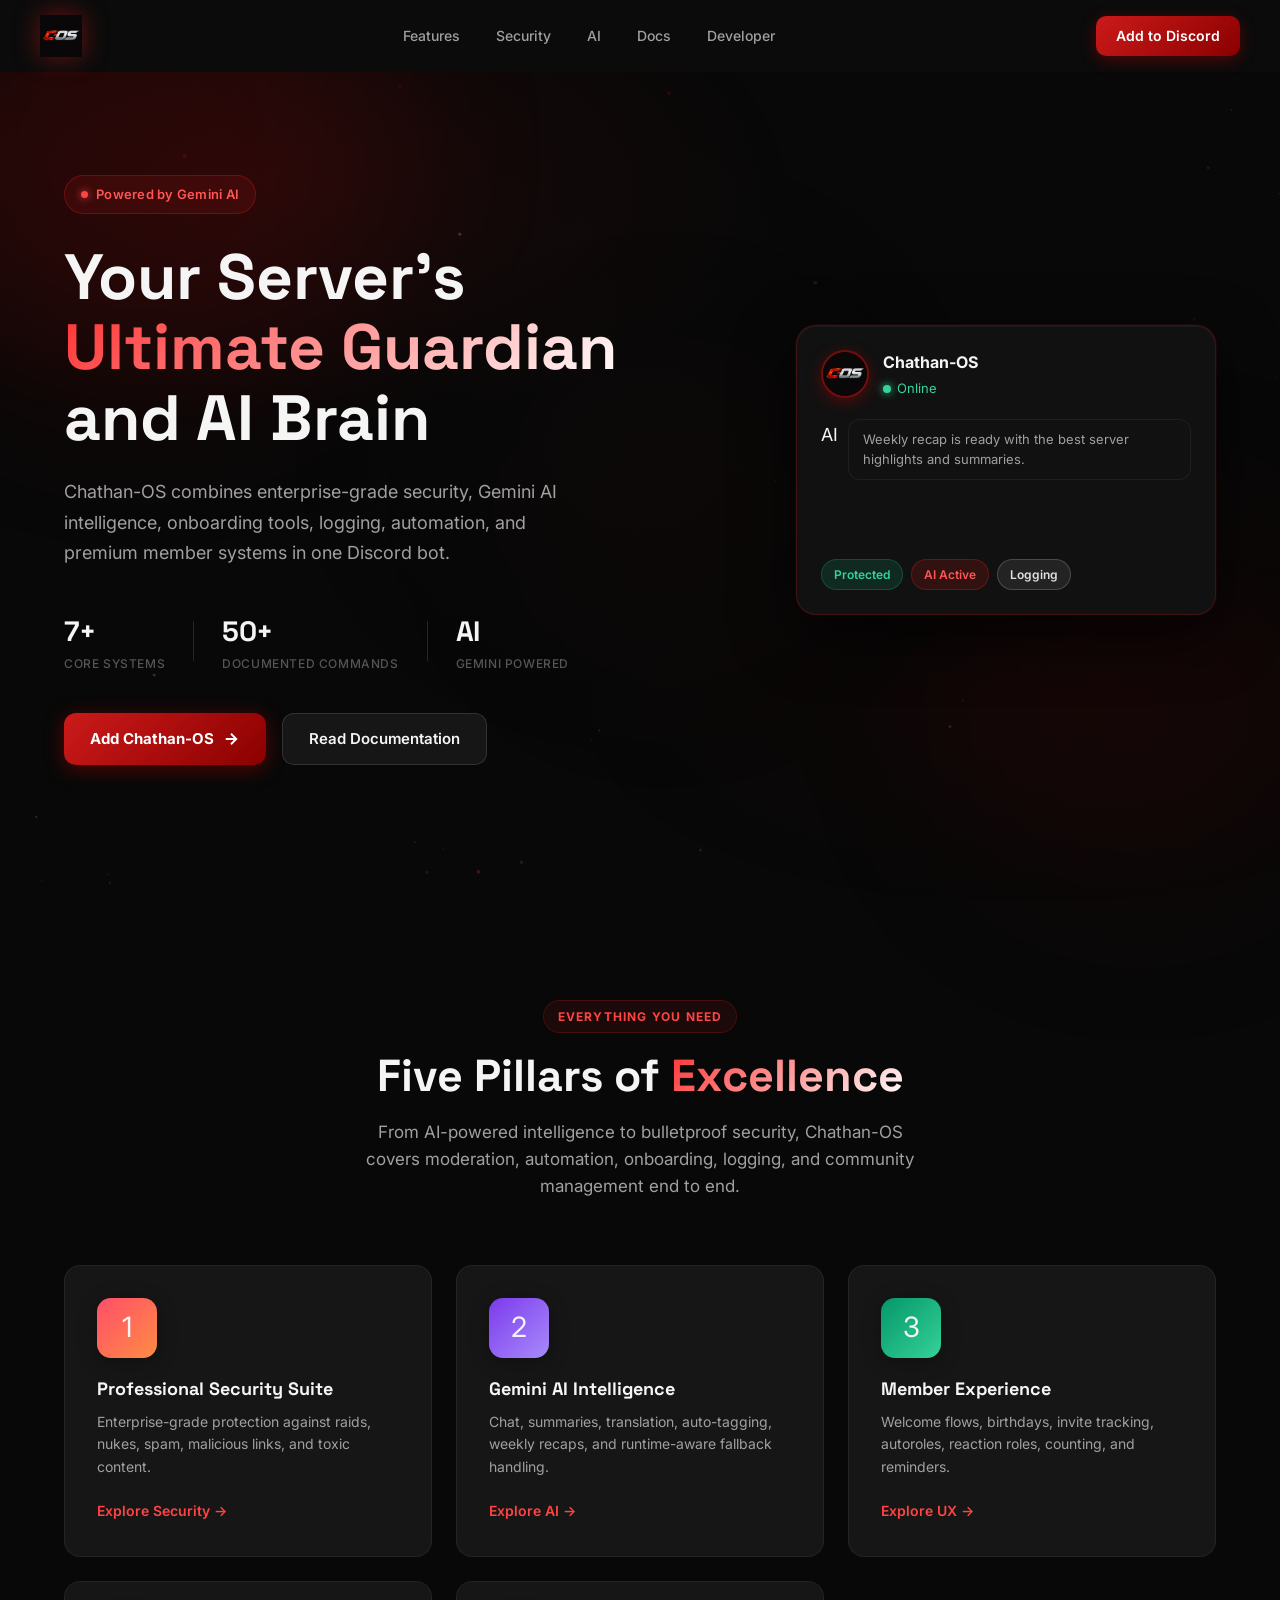
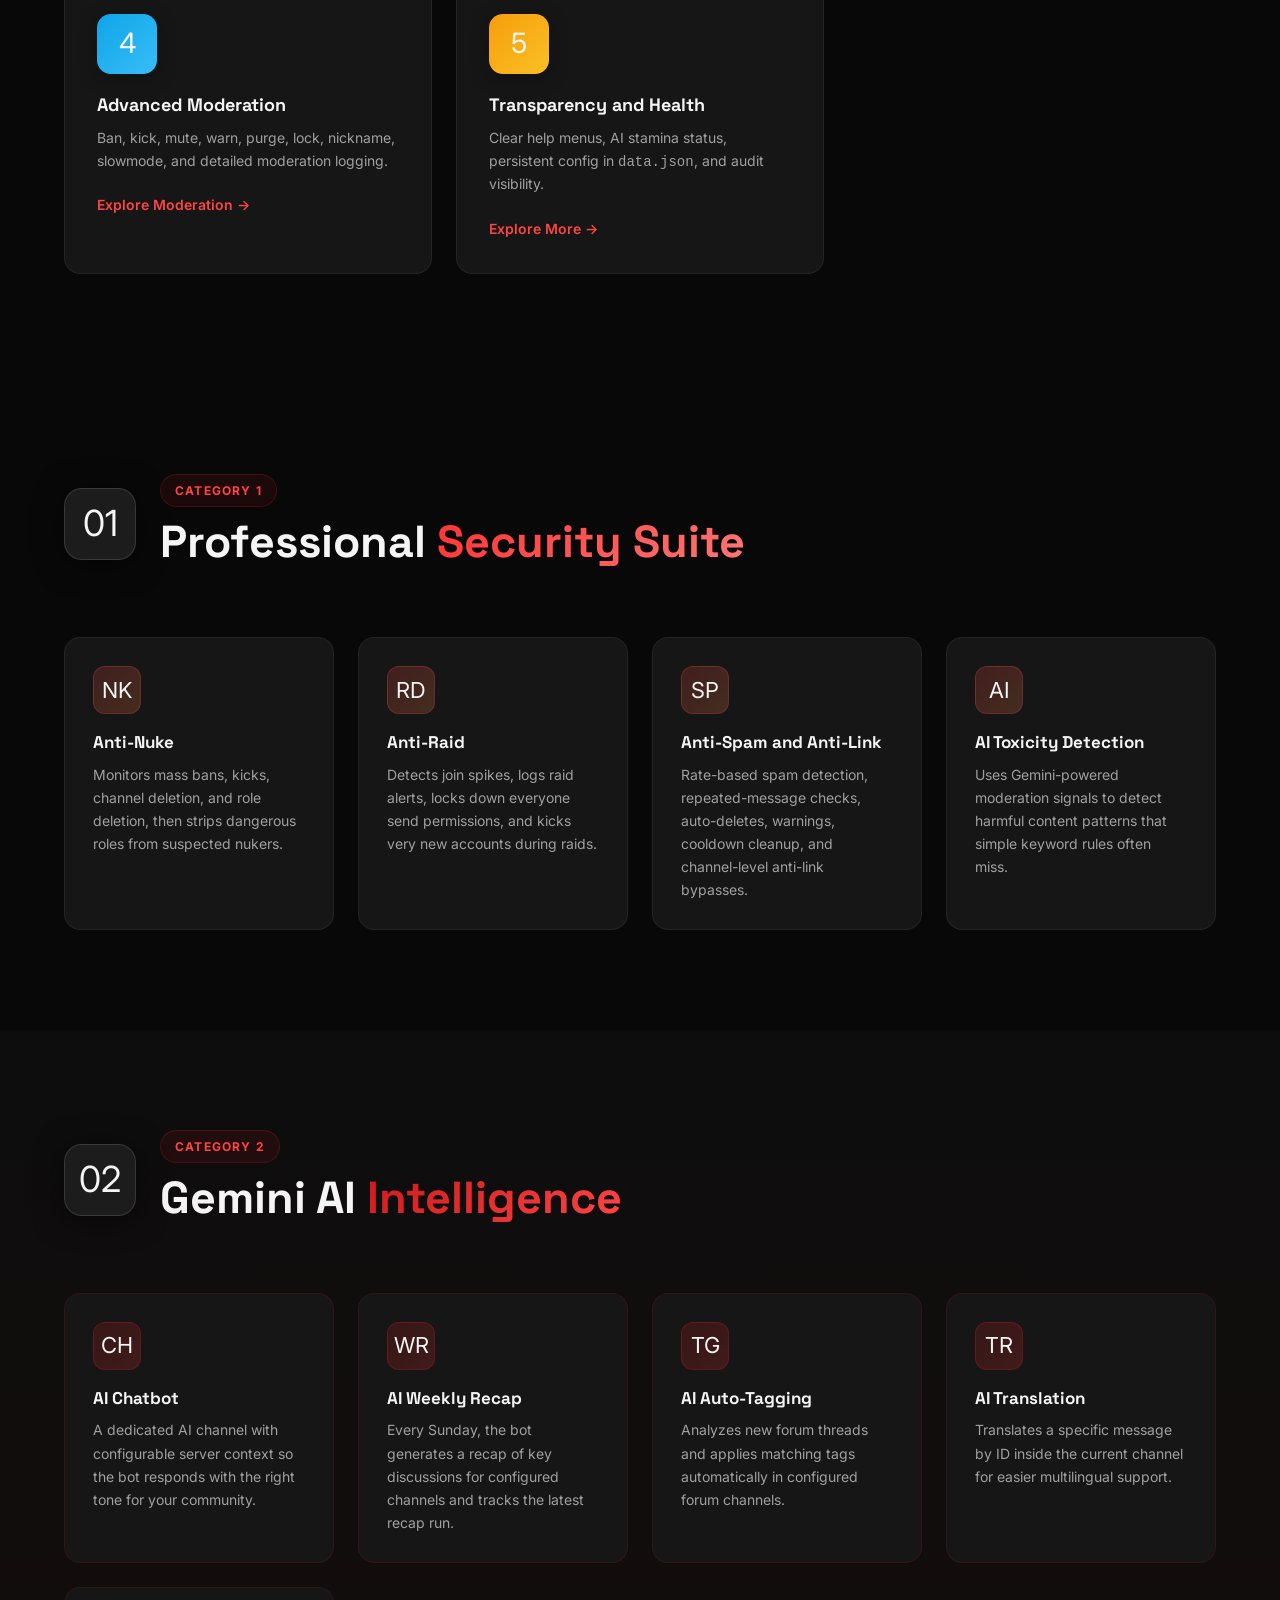
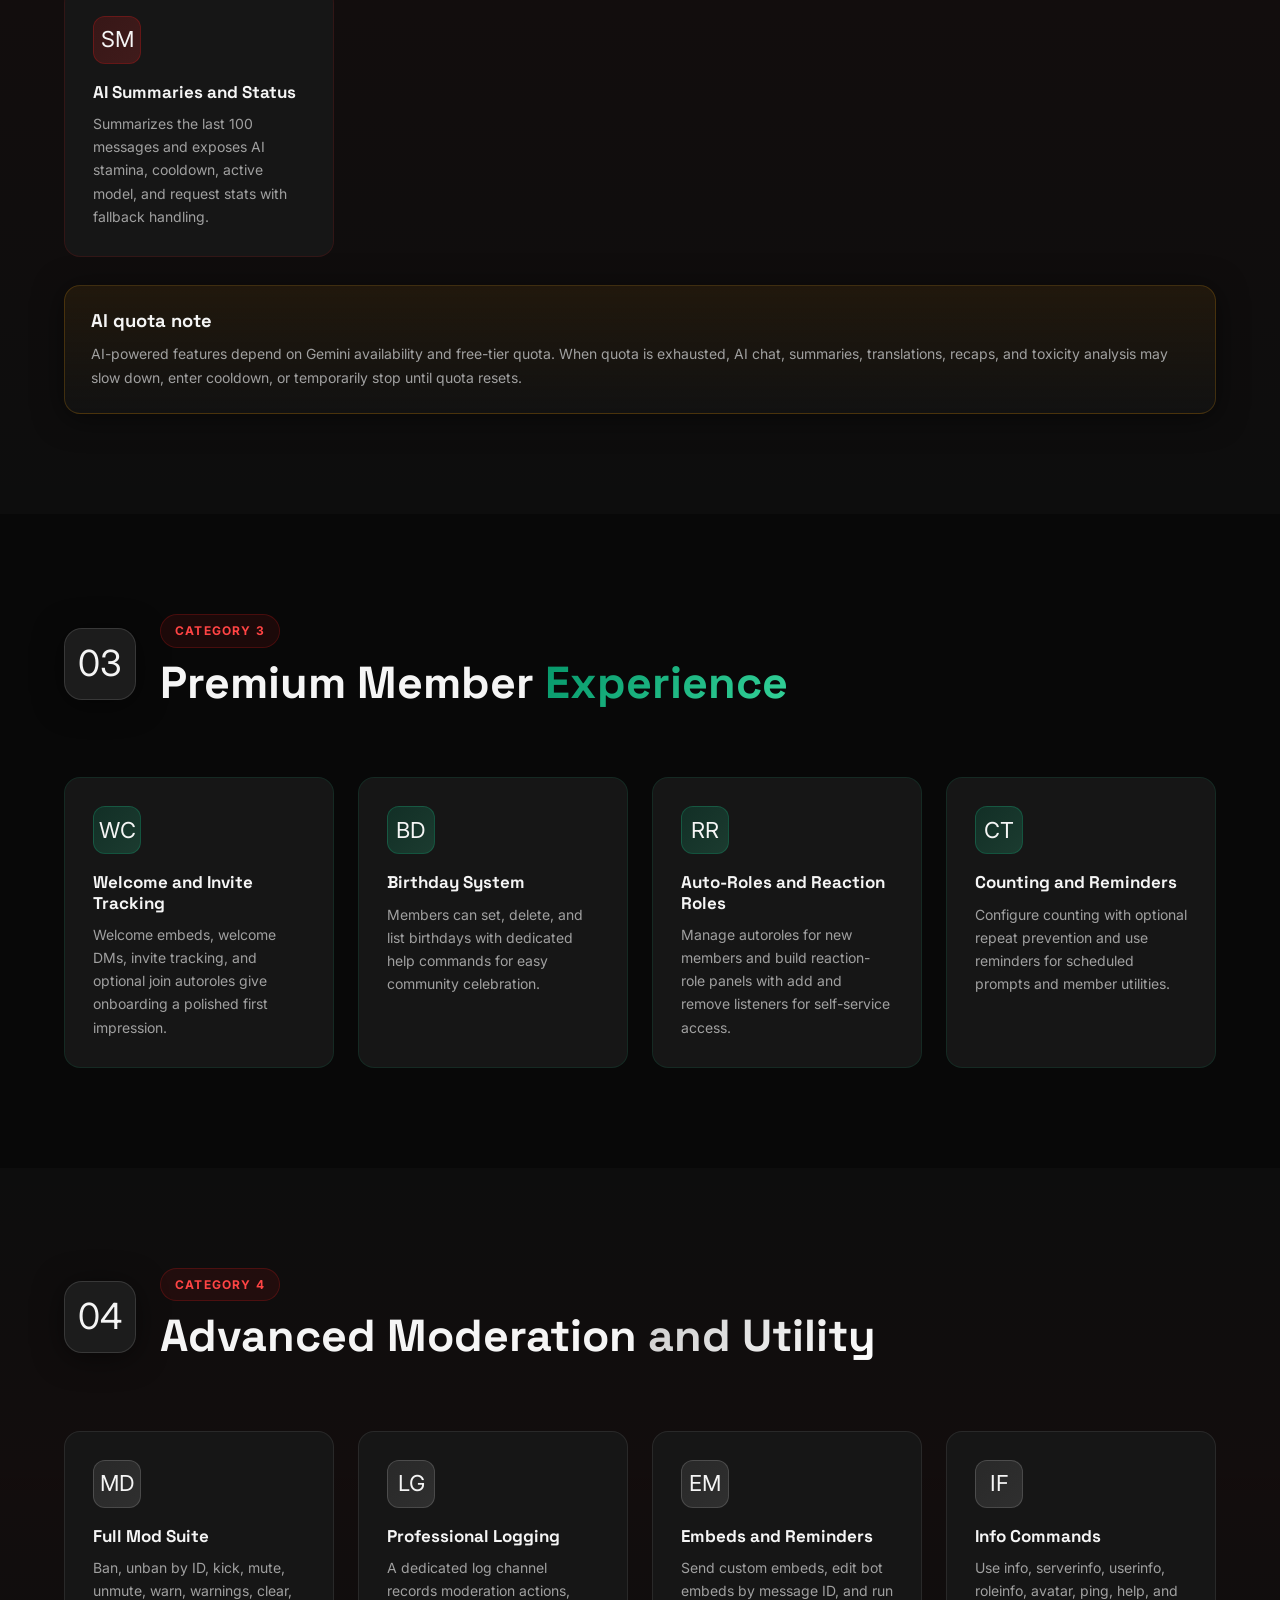
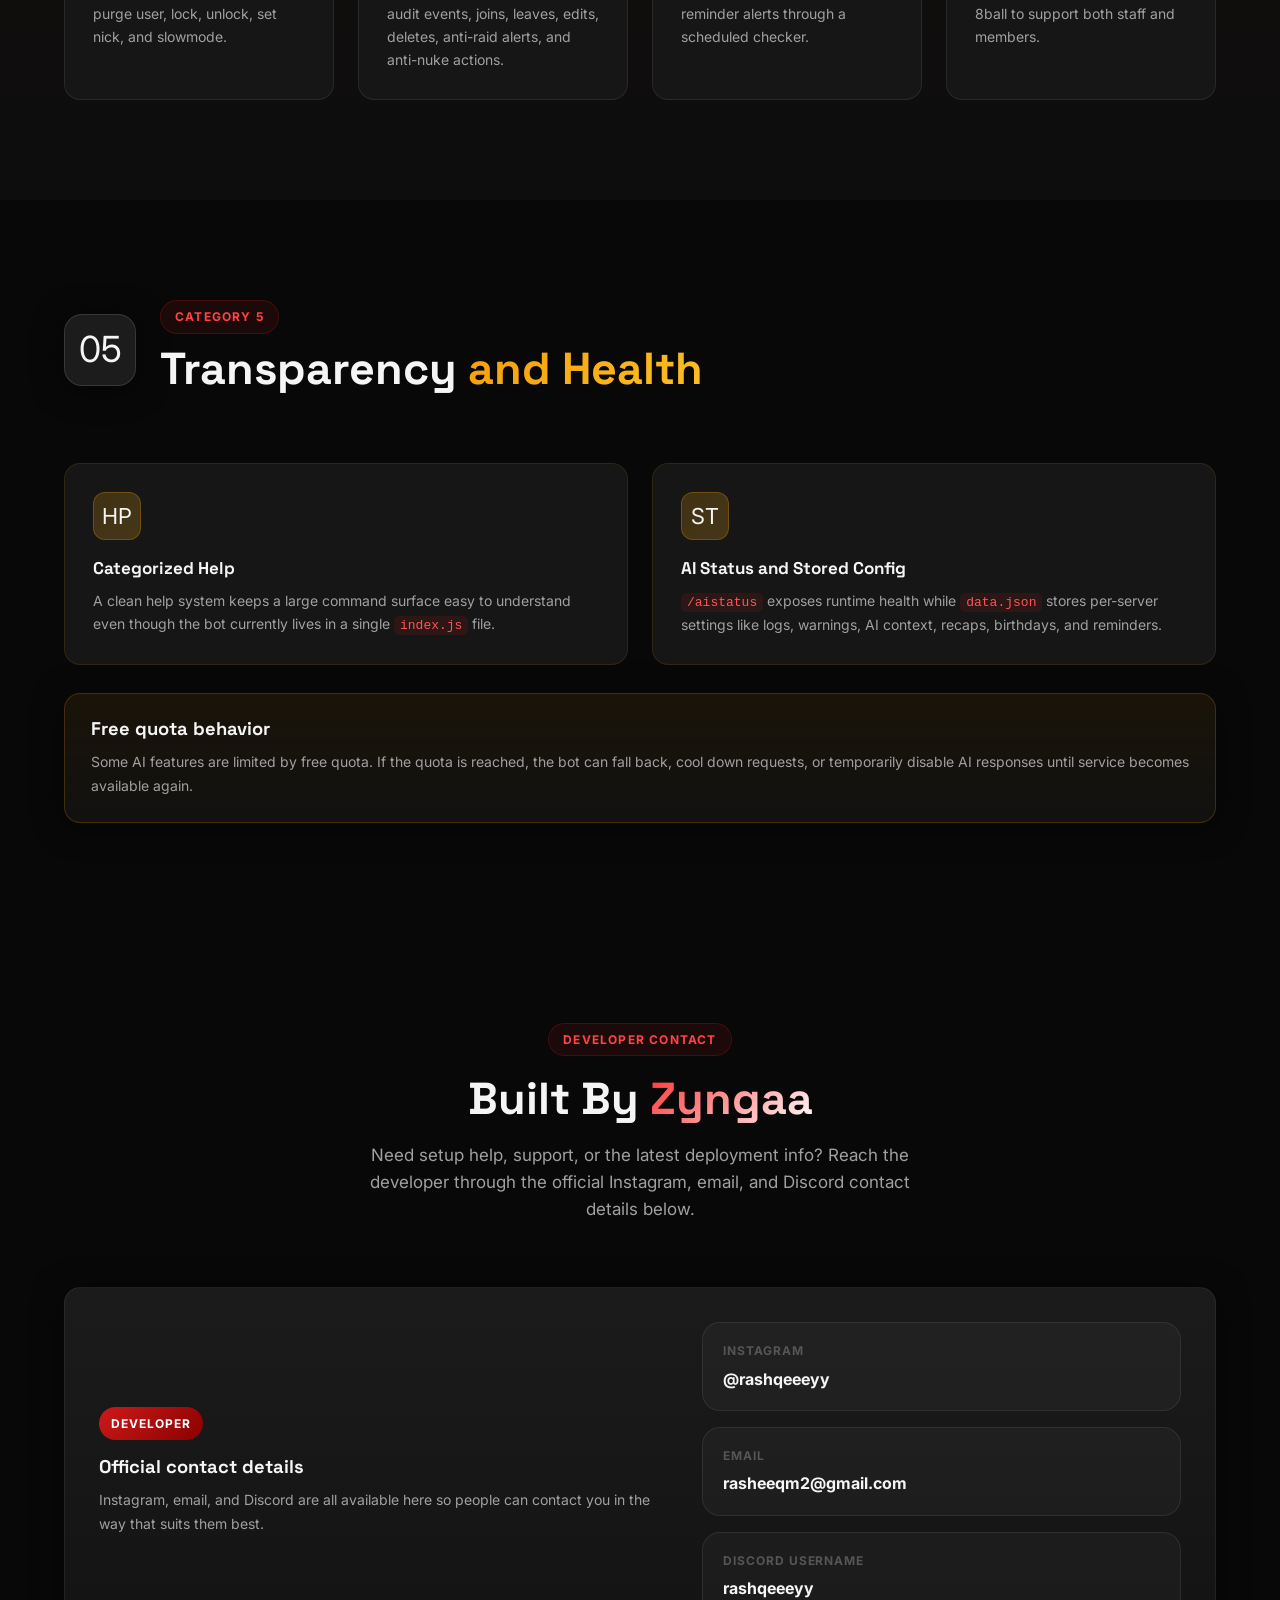
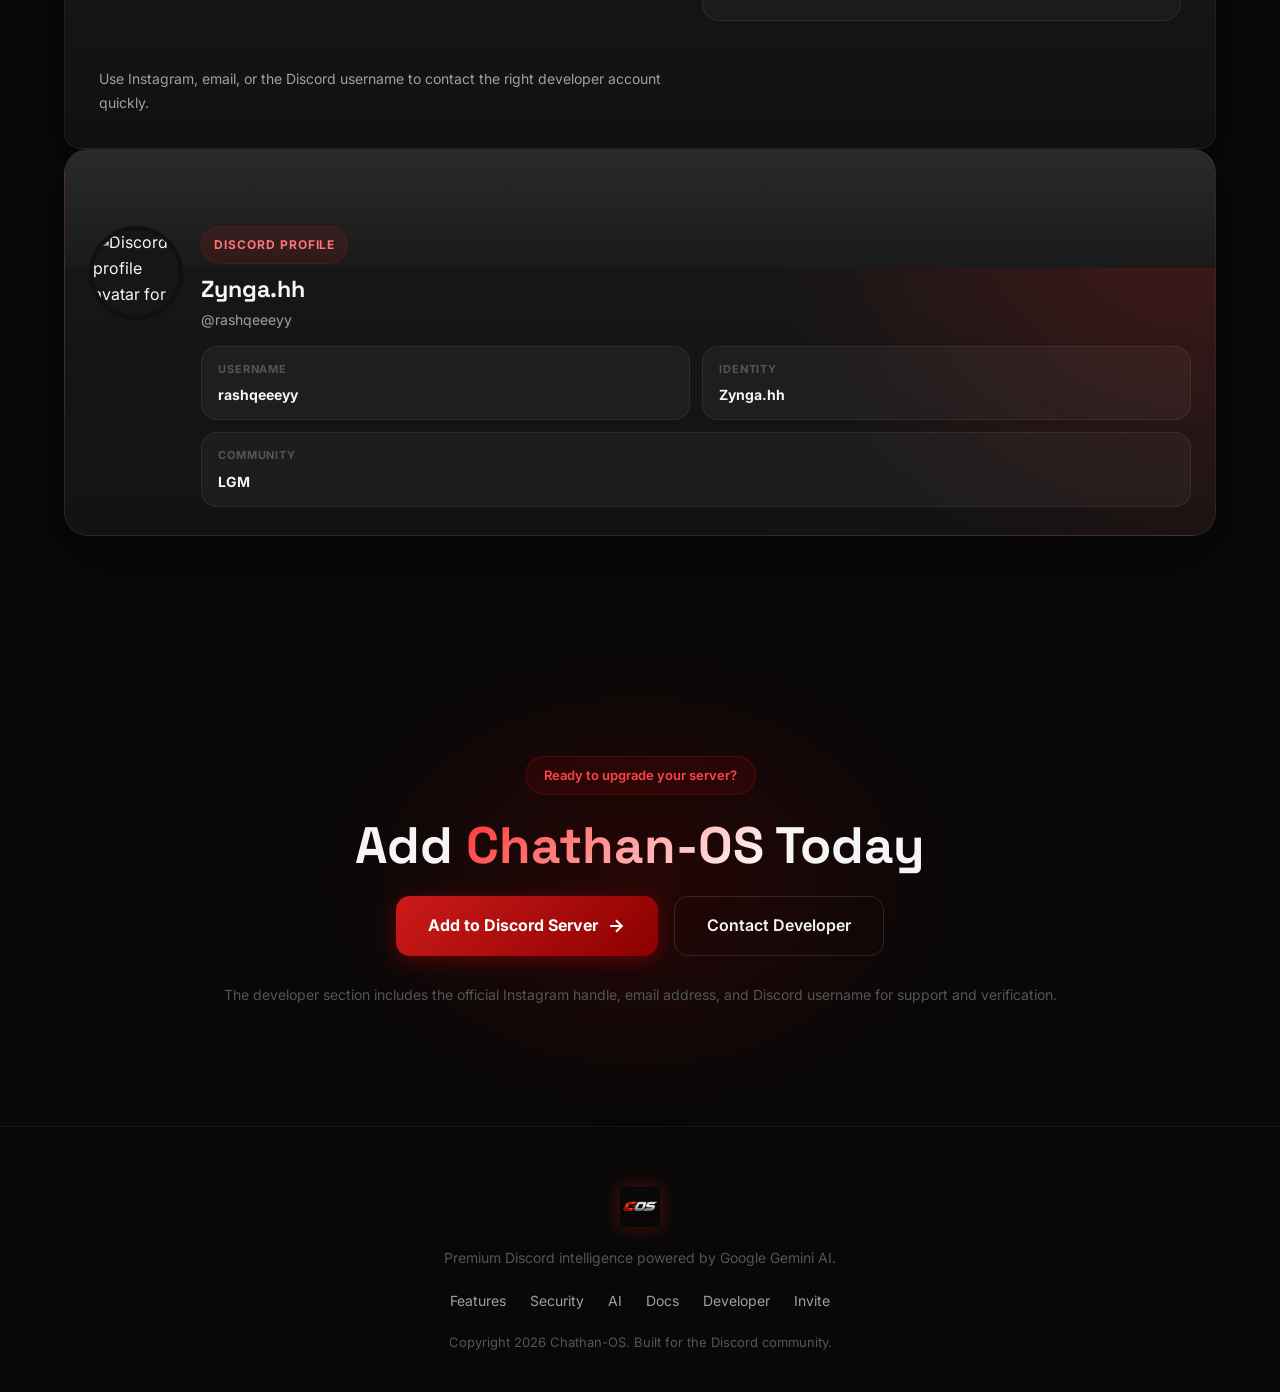
==== index.html @ 16df5e91 "chathan.web .web" ====
<!DOCTYPE html>
<html lang="en">
<head>
  <meta charset="UTF-8" />
  <meta name="viewport" content="width=device-width, initial-scale=1.0" />
  <title>Chathan-OS - Premium Discord Intelligence</title>
  <meta
    name="description"
    content="Chathan-OS is a multi-purpose Discord bot powered by Gemini AI with moderation, security, logging, onboarding, reaction roles, reminders, counting, weekly recaps, and more."
  />
  <link rel="preconnect" href="https://fonts.googleapis.com" />
  <link rel="preconnect" href="https://fonts.gstatic.com" crossorigin />
  <link href="https://fonts.googleapis.com/css2?family=Inter:wght@300;400;500;600;700;800;900&family=Space+Grotesk:wght@400;500;600;700&display=swap" rel="stylesheet" />
  <link rel="stylesheet" href="style.css" />
</head>
<body>
  <div class="bg-canvas" id="bgCanvas"></div>

  <nav class="navbar" id="navbar">
    <div class="nav-inner">
      <div class="nav-logo">
        <img src="cos-logo.png" alt="Chathan-OS Logo" class="logo-img" />
      </div>
      <ul class="nav-links">
        <li><a href="#features">Features</a></li>
        <li><a href="#sec-detail">Security</a></li>
        <li><a href="#ai-detail">AI</a></li>
        <li><a href="docs.html">Docs</a></li>
        <li><a href="#developer">Developer</a></li>
      </ul>
      <a href="#invite" class="btn-nav" id="inviteBtn">Add to Discord</a>
      <button class="hamburger" id="hamburger" aria-label="Menu">
        <span></span><span></span><span></span>
      </button>
    </div>
  </nav>

  <div class="mobile-menu" id="mobileMenu">
    <ul>
      <li><a href="#features" onclick="closeMenu()">Features</a></li>
      <li><a href="#sec-detail" onclick="closeMenu()">Security</a></li>
      <li><a href="#ai-detail" onclick="closeMenu()">AI</a></li>
      <li><a href="docs.html" onclick="closeMenu()">Docs</a></li>
      <li><a href="#developer" onclick="closeMenu()">Developer</a></li>
      <li><a href="#invite" onclick="closeMenu()">Add to Discord</a></li>
    </ul>
  </div>

  <section class="hero" id="home">
    <div class="hero-glow glow-1"></div>
    <div class="hero-glow glow-2"></div>
    <div class="hero-glow glow-3"></div>
    <div class="hero-content">
      <div class="hero-badge">
        <span class="badge-dot"></span>
        Powered by Gemini AI
      </div>
      <h1 class="hero-title">
        Your Server's
        <span class="gradient-text">Ultimate Guardian</span>
        and AI Brain
      </h1>
      <p class="hero-subtitle">
        Chathan-OS combines enterprise-grade security, Gemini AI intelligence,
        onboarding tools, logging, automation, and premium member systems in one Discord bot.
      </p>
      <div class="hero-stats">
        <div class="stat">
          <span class="stat-num">7+</span>
          <span class="stat-label">Core Systems</span>
        </div>
        <div class="stat-divider"></div>
        <div class="stat">
          <span class="stat-num">50+</span>
          <span class="stat-label">Documented Commands</span>
        </div>
        <div class="stat-divider"></div>
        <div class="stat">
          <span class="stat-num">AI</span>
          <span class="stat-label">Gemini Powered</span>
        </div>
      </div>
      <div class="hero-cta">
        <a href="#invite" class="btn-primary" id="heroPrimaryBtn">
          <span>Add Chathan-OS</span>
          <svg width="18" height="18" viewBox="0 0 24 24" fill="none" stroke="currentColor" stroke-width="2.5"><path d="M5 12h14M12 5l7 7-7 7"/></svg>
        </a>
        <a href="docs.html" class="btn-secondary">Read Documentation</a>
      </div>
    </div>
    <div class="hero-visual">
      <div class="discord-card" id="discordCard">
        <div class="card-header">
          <div class="card-avatar"><img src="cos-logo.png" alt="COS" style="width:100%;height:100%;object-fit:cover;border-radius:50%;"></div>
          <div class="card-info">
            <span class="card-name">Chathan-OS</span>
            <span class="card-status"><span class="online-dot"></span>Online</span>
          </div>
        </div>
        <div class="card-messages">
          <div class="msg msg-bot" id="msg1">
            <span class="msg-prefix">Shield</span>
            <div class="msg-bubble">Anti-raid triggered. Suspicious join spike detected and lockdown enabled.</div>
          </div>
          <div class="msg msg-bot hidden" id="msg2">
            <span class="msg-prefix">AI</span>
            <div class="msg-bubble">Weekly recap is ready with the best server highlights and summaries.</div>
          </div>
          <div class="msg msg-bot hidden" id="msg3">
            <span class="msg-prefix">Role</span>
            <div class="msg-bubble">Reaction role synced. New member onboarding and autoroles completed.</div>
          </div>
          <div class="msg msg-bot hidden" id="msg4">
            <span class="msg-prefix">Logs</span>
            <div class="msg-bubble">Moderation and audit events are being tracked in the configured log channel.</div>
          </div>
        </div>
        <div class="card-badges">
          <span class="badge badge-green">Protected</span>
          <span class="badge badge-red">AI Active</span>
          <span class="badge badge-white">Logging</span>
        </div>
      </div>
    </div>
  </section>

  <section class="features-overview" id="features">
    <div class="container">
      <div class="section-header">
        <span class="section-tag">Everything You Need</span>
        <h2 class="section-title">Five Pillars of <span class="gradient-text">Excellence</span></h2>
        <p class="section-sub">From AI-powered intelligence to bulletproof security, Chathan-OS covers moderation, automation, onboarding, logging, and community management end to end.</p>
      </div>
      <div class="pillars-grid">
        <div class="pillar-card" id="security">
          <div class="pillar-icon" style="--c1:#ff4e6a;--c2:#ff8c42">1</div>
          <h3>Professional Security Suite</h3>
          <p>Enterprise-grade protection against raids, nukes, spam, malicious links, and toxic content.</p>
          <a href="#sec-detail" class="pillar-link">Explore Security -></a>
        </div>

        <div class="pillar-card" id="ai">
          <div class="pillar-icon" style="--c1:#7c3aed;--c2:#a78bfa">2</div>
          <h3>Gemini AI Intelligence</h3>
          <p>Chat, summaries, translation, auto-tagging, weekly recaps, and runtime-aware fallback handling.</p>
          <a href="#ai-detail" class="pillar-link">Explore AI -></a>
        </div>

        <div class="pillar-card">
          <div class="pillar-icon" style="--c1:#059669;--c2:#34d399">3</div>
          <h3>Member Experience</h3>
          <p>Welcome flows, birthdays, invite tracking, autoroles, reaction roles, counting, and reminders.</p>
          <a href="#member-detail" class="pillar-link">Explore UX -></a>
        </div>

        <div class="pillar-card" id="moderation">
          <div class="pillar-icon" style="--c1:#0ea5e9;--c2:#38bdf8">4</div>
          <h3>Advanced Moderation</h3>
          <p>Ban, kick, mute, warn, purge, lock, nickname, slowmode, and detailed moderation logging.</p>
          <a href="#mod-detail" class="pillar-link">Explore Moderation -></a>
        </div>

        <div class="pillar-card">
          <div class="pillar-icon" style="--c1:#f59e0b;--c2:#fbbf24">5</div>
          <h3>Transparency and Health</h3>
          <p>Clear help menus, AI stamina status, persistent config in <code>data.json</code>, and audit visibility.</p>
          <a href="#transparency-detail" class="pillar-link">Explore More -></a>
        </div>
      </div>
    </div>
  </section>

  <section class="detail-section" id="sec-detail">
    <div class="container">
      <div class="detail-header">
        <div class="detail-icon">01</div>
        <div>
          <span class="section-tag">Category 1</span>
          <h2 class="section-title">Professional <span class="gradient-text red-gradient">Security Suite</span></h2>
        </div>
      </div>
      <div class="features-grid">
        <div class="feature-card" data-delay="0">
          <div class="feat-icon red-feat">NK</div>
          <h4>Anti-Nuke</h4>
          <p>Monitors mass bans, kicks, channel deletion, and role deletion, then strips dangerous roles from suspected nukers.</p>
        </div>
        <div class="feature-card" data-delay="100">
          <div class="feat-icon red-feat">RD</div>
          <h4>Anti-Raid</h4>
          <p>Detects join spikes, logs raid alerts, locks down everyone send permissions, and kicks very new accounts during raids.</p>
        </div>
        <div class="feature-card" data-delay="200">
          <div class="feat-icon red-feat">SP</div>
          <h4>Anti-Spam and Anti-Link</h4>
          <p>Rate-based spam detection, repeated-message checks, auto-deletes, warnings, cooldown cleanup, and channel-level anti-link bypasses.</p>
        </div>
        <div class="feature-card" data-delay="300">
          <div class="feat-icon red-feat">AI</div>
          <h4>AI Toxicity Detection</h4>
          <p>Uses Gemini-powered moderation signals to detect harmful content patterns that simple keyword rules often miss.</p>
        </div>
      </div>
    </div>
  </section>

  <section class="detail-section alt-bg" id="ai-detail">
    <div class="container">
      <div class="detail-header">
        <div class="detail-icon">02</div>
        <div>
          <span class="section-tag">Category 2</span>
          <h2 class="section-title">Gemini AI <span class="gradient-text purple-gradient">Intelligence</span></h2>
        </div>
      </div>
      <div class="features-grid">
        <div class="feature-card purple-card" data-delay="0">
          <div class="feat-icon purple-feat">CH</div>
          <h4>AI Chatbot</h4>
          <p>A dedicated AI channel with configurable server context so the bot responds with the right tone for your community.</p>
        </div>
        <div class="feature-card purple-card" data-delay="100">
          <div class="feat-icon purple-feat">WR</div>
          <h4>AI Weekly Recap</h4>
          <p>Every Sunday, the bot generates a recap of key discussions for configured channels and tracks the latest recap run.</p>
        </div>
        <div class="feature-card purple-card" data-delay="200">
          <div class="feat-icon purple-feat">TG</div>
          <h4>AI Auto-Tagging</h4>
          <p>Analyzes new forum threads and applies matching tags automatically in configured forum channels.</p>
        </div>
        <div class="feature-card purple-card" data-delay="300">
          <div class="feat-icon purple-feat">TR</div>
          <h4>AI Translation</h4>
          <p>Translates a specific message by ID inside the current channel for easier multilingual support.</p>
        </div>
        <div class="feature-card purple-card" data-delay="400">
          <div class="feat-icon purple-feat">SM</div>
          <h4>AI Summaries and Status</h4>
          <p>Summarizes the last 100 messages and exposes AI stamina, cooldown, active model, and request stats with fallback handling.</p>
        </div>
      </div>
      <div class="doc-note-panel ai-limit-note">
        <h3>AI quota note</h3>
        <p>AI-powered features depend on Gemini availability and free-tier quota. When quota is exhausted, AI chat, summaries, translations, recaps, and toxicity analysis may slow down, enter cooldown, or temporarily stop until quota resets.</p>
      </div>
    </div>
  </section>

  <section class="detail-section" id="member-detail">
    <div class="container">
      <div class="detail-header">
        <div class="detail-icon">03</div>
        <div>
          <span class="section-tag">Category 3</span>
          <h2 class="section-title">Premium Member <span class="gradient-text green-gradient">Experience</span></h2>
        </div>
      </div>
      <div class="features-grid">
        <div class="feature-card green-card" data-delay="0">
          <div class="feat-icon green-feat">WC</div>
          <h4>Welcome and Invite Tracking</h4>
          <p>Welcome embeds, welcome DMs, invite tracking, and optional join autoroles give onboarding a polished first impression.</p>
        </div>
        <div class="feature-card green-card" data-delay="100">
          <div class="feat-icon green-feat">BD</div>
          <h4>Birthday System</h4>
          <p>Members can set, delete, and list birthdays with dedicated help commands for easy community celebration.</p>
        </div>
        <div class="feature-card green-card" data-delay="200">
          <div class="feat-icon green-feat">RR</div>
          <h4>Auto-Roles and Reaction Roles</h4>
          <p>Manage autoroles for new members and build reaction-role panels with add and remove listeners for self-service access.</p>
        </div>
        <div class="feature-card green-card" data-delay="300">
          <div class="feat-icon green-feat">CT</div>
          <h4>Counting and Reminders</h4>
          <p>Configure counting with optional repeat prevention and use reminders for scheduled prompts and member utilities.</p>
        </div>
      </div>
    </div>
  </section>

  <section class="detail-section alt-bg" id="mod-detail">
    <div class="container">
      <div class="detail-header">
        <div class="detail-icon">04</div>
        <div>
          <span class="section-tag">Category 4</span>
          <h2 class="section-title">Advanced Moderation <span class="gradient-text blue-gradient">and Utility</span></h2>
        </div>
      </div>
      <div class="features-grid">
        <div class="feature-card blue-card" data-delay="0">
          <div class="feat-icon blue-feat">MD</div>
          <h4>Full Mod Suite</h4>
          <p>Ban, unban by ID, kick, mute, unmute, warn, warnings, clear, purge user, lock, unlock, set nick, and slowmode.</p>
        </div>
        <div class="feature-card blue-card" data-delay="100">
          <div class="feat-icon blue-feat">LG</div>
          <h4>Professional Logging</h4>
          <p>A dedicated log channel records moderation actions, audit events, joins, leaves, edits, deletes, anti-raid alerts, and anti-nuke actions.</p>
        </div>
        <div class="feature-card blue-card" data-delay="200">
          <div class="feat-icon blue-feat">EM</div>
          <h4>Embeds and Reminders</h4>
          <p>Send custom embeds, edit bot embeds by message ID, and run reminder alerts through a scheduled checker.</p>
        </div>
        <div class="feature-card blue-card" data-delay="300">
          <div class="feat-icon blue-feat">IF</div>
          <h4>Info Commands</h4>
          <p>Use info, serverinfo, userinfo, roleinfo, avatar, ping, help, and 8ball to support both staff and members.</p>
        </div>
      </div>
    </div>
  </section>

  <section class="detail-section" id="transparency-detail">
    <div class="container">
      <div class="detail-header">
        <div class="detail-icon">05</div>
        <div>
          <span class="section-tag">Category 5</span>
          <h2 class="section-title">Transparency <span class="gradient-text yellow-gradient">and Health</span></h2>
        </div>
      </div>
      <div class="features-grid two-col">
        <div class="feature-card yellow-card" data-delay="0">
          <div class="feat-icon yellow-feat">HP</div>
          <h4>Categorized Help</h4>
          <p>A clean help system keeps a large command surface easy to understand even though the bot currently lives in a single <code>index.js</code> file.</p>
        </div>
        <div class="feature-card yellow-card" data-delay="100">
          <div class="feat-icon yellow-feat">ST</div>
          <h4>AI Status and Stored Config</h4>
          <p><code>/aistatus</code> exposes runtime health while <code>data.json</code> stores per-server settings like logs, warnings, AI context, recaps, birthdays, and reminders.</p>
        </div>
      </div>
      <div class="doc-note-panel quota-footnote">
        <h3>Free quota behavior</h3>
        <p>Some AI features are limited by free quota. If the quota is reached, the bot can fall back, cool down requests, or temporarily disable AI responses until service becomes available again.</p>
      </div>
    </div>
  </section>

  <section class="developer-section" id="developer">
    <div class="container">
      <div class="section-header">
        <span class="section-tag">Developer Contact</span>
        <h2 class="section-title">Built By <span class="gradient-text">Zyngaa</span></h2>
        <p class="section-sub">Need setup help, support, or the latest deployment info? Reach the developer through the official Instagram, email, and Discord contact details below.</p>
      </div>

      <div class="developer-card">
        <div class="developer-identity">
          <div class="developer-badge">Developer</div>
          <h3>Official contact details</h3>
          <p>Instagram, email, and Discord are all available here so people can contact you in the way that suits them best.</p>
        </div>

        <div class="developer-links">
          <a class="contact-pill" href="https://www.instagram.com/rashqeeeyy/" target="_blank" rel="noopener noreferrer">
            <span class="contact-label">Instagram</span>
            <strong>@rashqeeeyy</strong>
          </a>
          <a class="contact-pill" href="mailto:rasheeqm2@gmail.com">
            <span class="contact-label">Email</span>
            <strong>rasheeqm2@gmail.com</strong>
          </a>
          <button class="contact-pill contact-copy" type="button" data-copy="rashqeeeyy">
            <span class="contact-label">Discord Username</span>
            <strong>rashqeeeyy</strong>
          </button>
        </div>

        <p class="developer-note">Use Instagram, email, or the Discord username to contact the right developer account quickly.</p>
      </div>

      <div class="static-profile-card" aria-label="Discord profile preview">
        <div class="static-profile-banner"></div>
        <div class="static-profile-body">
          <div class="static-profile-header">
            <img
              class="static-profile-avatar"
              src="https://cdn.discordapp.com/avatars/1154719545563566100/a020d852dcca30910a434d2d5bf3cce3.png?size=512"
              alt="Discord profile avatar for rashqeeeyy"
            />
            <div class="static-profile-meta">
              <span class="static-profile-tag">Discord Profile</span>
              <h3>Zynga.hh</h3>
              <p>@rashqeeeyy</p>
              <div class="static-profile-facts">
                <div class="static-profile-fact">
                  <span class="static-profile-label">Username</span>
                  <strong>rashqeeeyy</strong>
                </div>
                <div class="static-profile-fact">
                  <span class="static-profile-label">Identity</span>
                  <strong>Zynga.hh</strong>
                </div>
                <div class="static-profile-fact static-profile-fact-wide">
                  <span class="static-profile-label">Community</span>
                  <strong>LGM</strong>
                </div>
              </div>
            </div>
          </div>
        </div>
      </div>
  </section>

  <section class="cta-section" id="invite">
    <div class="cta-glow"></div>
    <div class="container">
      <div class="cta-content">
        <div class="cta-badge">Ready to upgrade your server?</div>
        <h2 class="cta-title">Add <span class="gradient-text">Chathan-OS</span> Today</h2>
        <div class="cta-buttons">
          <a href="https://discord.com/oauth2/authorize?client_id=1484015585619742950&permissions=1376805546182&integration_type=0&scope=bot+applications.commands" target="_blank" rel="noopener noreferrer" class="btn-primary btn-large" id="ctaInviteBtn">
            <span>Add to Discord Server</span>
            <svg width="20" height="20" viewBox="0 0 24 24" fill="none" stroke="currentColor" stroke-width="2.5"><path d="M5 12h14M12 5l7 7-7 7"/></svg>
          </a>
          <a href="https://www.instagram.com/rashqeeeyy/" target="_blank" rel="noopener noreferrer" class="btn-ghost btn-large" id="ctaSupportBtn">
            Contact Developer
          </a>
        </div>
        <p class="cta-note">The developer section includes the official Instagram handle, email address, and Discord username for support and verification.</p>
      </div>
    </div>
  </section>

  <footer class="footer">
    <div class="container">
      <div class="footer-inner">
        <div class="footer-brand">
          <img src="cos-logo.png" alt="Chathan-OS" class="footer-logo-img" />
        </div>
        <p class="footer-desc">Premium Discord intelligence powered by Google Gemini AI.</p>
        <div class="footer-links">
          <a href="#features">Features</a>
          <a href="#security">Security</a>
          <a href="#ai">AI</a>
          <a href="docs.html">Docs</a>
          <a href="#developer">Developer</a>
          <a href="#invite">Invite</a>
        </div>
        <p class="footer-copy">Copyright 2026 Chathan-OS. Built for the Discord community.</p>
      </div>
    </div>
  </footer>

  <script src="script.js"></script>
</body>
</html>
---- style.css ----
/* ===== CSS RESET & VARIABLES ===== */
*, *::before, *::after { box-sizing: border-box; margin: 0; padding: 0; }

:root {
  --bg: #080808;
  --bg2: #0d0d0d;
  --bg3: #111111;
  --surface: #161616;
  --surface2: #1c1c1c;
  --border: rgba(255,255,255,0.06);
  --border2: rgba(255,255,255,0.12);
  --text: #f5f5f5;
  --text-sub: #a0a0a0;
  --text-muted: #555555;
  --accent: #cc1a1a;
  --accent2: #ff3333;
  --red: #cc1a1a;
  --red2: #ff3333;
  --green: #10b981;
  --green2: #34d399;
  --blue: #888888;
  --blue2: #cccccc;
  --yellow: #f59e0b;
  --yellow2: #fbbf24;
  --purple: #cc1a1a;
  --font: 'Inter', sans-serif;
  --font2: 'Space Grotesk', sans-serif;
  --radius: 16px;
  --radius-sm: 10px;
  --shadow: 0 4px 30px rgba(0,0,0,0.5);
  --shadow-lg: 0 20px 60px rgba(0,0,0,0.6);
  --glow-accent: rgba(204,26,26,0.25);
}

html { scroll-behavior: smooth; }

body {
  font-family: var(--font);
  background: var(--bg);
  color: var(--text);
  overflow-x: hidden;
  min-height: 100vh;
  line-height: 1.6;
}

/* ===== BACKGROUND CANVAS ===== */
.bg-canvas {
  position: fixed;
  top: 0; left: 0;
  width: 100%; height: 100%;
  pointer-events: none;
  z-index: 0;
  background:
    radial-gradient(ellipse 60% 40% at 20% 20%, rgba(204,26,26,0.10) 0%, transparent 70%),
    radial-gradient(ellipse 50% 30% at 80% 80%, rgba(100,0,0,0.07) 0%, transparent 70%),
    radial-gradient(ellipse 40% 50% at 50% 50%, rgba(40,40,40,0.05) 0%, transparent 70%);
}

/* ===== TYPOGRAPHY ===== */
h1,h2,h3,h4 { font-family: var(--font2); font-weight: 700; line-height: 1.2; }

.gradient-text {
  background: linear-gradient(135deg, #ff3333 0%, #ffffff 100%);
  -webkit-background-clip: text;
  -webkit-text-fill-color: transparent;
  background-clip: text;
}
.red-gradient {
  background: linear-gradient(135deg, #ff3333 0%, #ff7777 100%);
  -webkit-background-clip: text;
  -webkit-text-fill-color: transparent;
  background-clip: text;
}
.purple-gradient {
  background: linear-gradient(135deg, #cc1a1a 0%, #ff4444 100%);
  -webkit-background-clip: text;
  -webkit-text-fill-color: transparent;
  background-clip: text;
}
.green-gradient {
  background: linear-gradient(135deg, #059669 0%, #34d399 100%);
  -webkit-background-clip: text;
  -webkit-text-fill-color: transparent;
  background-clip: text;
}
.blue-gradient {
  background: linear-gradient(135deg, #cccccc 0%, #ffffff 100%);
  -webkit-background-clip: text;
  -webkit-text-fill-color: transparent;
  background-clip: text;
}
.yellow-gradient {
  background: linear-gradient(135deg, #f59e0b 0%, #fbbf24 100%);
  -webkit-background-clip: text;
  -webkit-text-fill-color: transparent;
  background-clip: text;
}

/* ===== LAYOUT ===== */
.container { max-width: 1200px; margin: 0 auto; padding: 0 24px; position: relative; z-index: 1; }

/* ===== NAVBAR ===== */
.navbar {
  position: fixed;
  top: 0; left: 0; right: 0;
  z-index: 100;
  padding: 0 24px;
  background: #0b0b0b;
  transition: none;
}
.navbar.scrolled {
  background: #0b0b0b;
}
.nav-inner {
  max-width: 1200px;
  margin: 0 auto;
  height: 72px;
  display: flex;
  align-items: center;
  justify-content: space-between;
  gap: 32px;
}
.nav-logo { display: flex; align-items: center; gap: 10px; text-decoration: none; }
.logo-img {
  height: 42px;
  width: auto;
  object-fit: contain;
  filter: drop-shadow(0 0 12px rgba(204,26,26,0.5));
  transition: filter 0.3s;
}
.logo-img:hover { filter: drop-shadow(0 0 18px rgba(255,50,50,0.75)); }

.nav-links { display: flex; list-style: none; gap: 8px; }
.nav-links a { color: var(--text-sub); text-decoration: none; padding: 8px 14px; border-radius: 8px; font-size: 14px; font-weight: 500; transition: color 0.2s, background 0.2s; }
.nav-links a:hover { color: var(--text); background: rgba(255,255,255,0.06); }

.btn-nav {
  background: linear-gradient(135deg, var(--accent) 0%, #8b0000 100%);
  color: #fff;
  text-decoration: none;
  padding: 9px 20px;
  border-radius: 10px;
  font-size: 14px;
  font-weight: 600;
  transition: opacity 0.2s, transform 0.2s, box-shadow 0.2s;
  box-shadow: 0 4px 15px rgba(180,0,0,0.4);
  white-space: nowrap;
}
.btn-nav:hover { opacity: 0.9; transform: translateY(-1px); box-shadow: 0 6px 20px rgba(204,26,26,0.6); }

.hamburger { display: none; flex-direction: column; gap: 5px; background: none; border: none; cursor: pointer; padding: 4px; }
.hamburger span { display: block; width: 22px; height: 2px; background: var(--text); border-radius: 2px; transition: transform 0.3s, opacity 0.3s; }
.hamburger.open span:nth-child(1) { transform: translateY(7px) rotate(45deg); }
.hamburger.open span:nth-child(2) { opacity: 0; }
.hamburger.open span:nth-child(3) { transform: translateY(-7px) rotate(-45deg); }

/* ===== MOBILE MENU ===== */
.mobile-menu {
  position: fixed;
  top: 72px; left: 0; right: 0;
  background: rgba(9,9,15,0.97);
  backdrop-filter: blur(20px);
  border-bottom: 1px solid var(--border);
  z-index: 99;
  transform: translateY(-100%);
  opacity: 0;
  transition: transform 0.35s ease, opacity 0.35s ease;
  pointer-events: none;
}
.mobile-menu.open { transform: translateY(0); opacity: 1; pointer-events: all; }
.mobile-menu ul { list-style: none; padding: 16px 24px 24px; display: flex; flex-direction: column; gap: 4px; }
.mobile-menu a { display: block; color: var(--text-sub); text-decoration: none; padding: 12px 16px; border-radius: 10px; font-weight: 500; font-size: 16px; transition: background 0.2s, color 0.2s; }
.mobile-menu a:hover { background: rgba(255,255,255,0.06); color: var(--text); }

/* ===== HERO ===== */
.hero {
  position: relative;
  min-height: 100vh;
  display: flex;
  align-items: center;
  gap: 60px;
  padding: 120px 24px 80px;
  max-width: 1200px;
  margin: 0 auto;
  z-index: 1;
}

.hero-glow {
  position: absolute;
  border-radius: 50%;
  filter: blur(80px);
  pointer-events: none;
}
.glow-1 { width: 500px; height: 500px; background: rgba(180,0,0,0.12); top: -100px; left: -150px; }
.glow-2 { width: 400px; height: 400px; background: rgba(100,0,0,0.10); bottom: 0; right: -100px; }
.glow-3 { width: 300px; height: 300px; background: rgba(80,0,0,0.07); top: 40%; left: 40%; }

.hero-content { flex: 1; z-index: 2; }
.hero-visual { flex: 0 0 420px; z-index: 2; }

.hero-badge {
  display: inline-flex;
  align-items: center;
  gap: 8px;
  padding: 8px 16px;
  background: rgba(204,26,26,0.12);
  border: 1px solid rgba(204,26,26,0.35);
  border-radius: 100px;
  font-size: 13px;
  font-weight: 600;
  color: #ff5555;
  margin-bottom: 28px;
  letter-spacing: 0.02em;
}
.badge-dot {
  width: 7px; height: 7px;
  border-radius: 50%;
  background: #ff4444;
  box-shadow: 0 0 8px #ff4444;
  animation: pulse 2s infinite;
}

@keyframes pulse {
  0%,100% { opacity: 1; transform: scale(1); }
  50% { opacity: 0.6; transform: scale(1.3); }
}

.hero-title {
  font-size: clamp(2.5rem, 5vw, 4rem);
  font-weight: 900;
  line-height: 1.1;
  margin-bottom: 24px;
  color: var(--text);
}
.hero-subtitle {
  font-size: 18px;
  color: var(--text-sub);
  max-width: 520px;
  margin-bottom: 40px;
  line-height: 1.7;
}

.hero-stats {
  display: flex;
  align-items: center;
  gap: 28px;
  margin-bottom: 40px;
}
.stat { display: flex; flex-direction: column; }
.stat-num { font-family: var(--font2); font-size: 28px; font-weight: 800; color: var(--text); letter-spacing: -0.02em; }
.stat-label { font-size: 12px; color: var(--text-muted); font-weight: 500; text-transform: uppercase; letter-spacing: 0.05em; }
.stat-divider { width: 1px; height: 40px; background: var(--border2); }

.hero-cta { display: flex; gap: 16px; flex-wrap: wrap; }

.btn-primary {
  display: inline-flex;
  align-items: center;
  gap: 8px;
  padding: 13px 26px;
  background: linear-gradient(135deg, #cc1a1a 0%, #8b0000 100%);
  color: #fff;
  text-decoration: none;
  border-radius: 12px;
  font-weight: 700;
  font-size: 15px;
  transition: opacity 0.2s, transform 0.2s, box-shadow 0.2s;
  box-shadow: 0 4px 20px rgba(180,0,0,0.45);
}
.btn-primary:hover { opacity: 0.9; transform: translateY(-2px); box-shadow: 0 8px 30px rgba(200,0,0,0.6); }
.btn-primary svg { transition: transform 0.2s; }
.btn-primary:hover svg { transform: translateX(3px); }

.btn-secondary {
  display: inline-flex;
  align-items: center;
  gap: 8px;
  padding: 13px 26px;
  background: rgba(255,255,255,0.06);
  color: var(--text);
  text-decoration: none;
  border-radius: 12px;
  font-weight: 600;
  font-size: 15px;
  border: 1px solid var(--border2);
  transition: background 0.2s, transform 0.2s;
}
.btn-secondary:hover { background: rgba(255,255,255,0.1); transform: translateY(-2px); }

.btn-ghost {
  display: inline-flex; align-items: center; gap: 8px;
  padding: 13px 26px;
  background: transparent;
  color: var(--text);
  text-decoration: none;
  border-radius: 12px;
  font-weight: 600;
  font-size: 15px;
  border: 1px solid var(--border2);
  transition: background 0.2s, transform 0.2s;
}
.btn-ghost:hover { background: rgba(255,255,255,0.06); transform: translateY(-2px); }

.btn-large { padding: 16px 32px; font-size: 16px; border-radius: 14px; }

/* ===== DISCORD CARD ===== */
.discord-card {
  background: #111111;
  border: 1px solid rgba(204,26,26,0.25);
  border-radius: 20px;
  padding: 24px;
  box-shadow: 0 20px 60px rgba(0,0,0,0.7), 0 0 0 1px rgba(204,26,26,0.12), inset 0 1px 0 rgba(255,255,255,0.04);
  animation: float 6s ease-in-out infinite;
  backdrop-filter: blur(10px);
}

@keyframes float {
  0%,100% { transform: translateY(0px); }
  50% { transform: translateY(-12px); }
}

.card-header { display: flex; align-items: center; gap: 14px; margin-bottom: 20px; }
.card-avatar {
  width: 48px; height: 48px;
  background: #1a0000;
  border: 2px solid rgba(204,26,26,0.5);
  border-radius: 50%;
  display: flex; align-items: center; justify-content: center;
  font-size: 22px;
  box-shadow: 0 4px 15px rgba(180,0,0,0.4);
  overflow: hidden;
}
.card-info { display: flex; flex-direction: column; gap: 3px; }
.card-name { font-weight: 700; font-size: 16px; color: var(--text); }
.card-status { display: flex; align-items: center; gap: 6px; font-size: 13px; color: var(--green2); }
.online-dot { width: 8px; height: 8px; border-radius: 50%; background: var(--green2); box-shadow: 0 0 8px var(--green2); animation: pulse 2s infinite; }

.card-messages { display: flex; flex-direction: column; gap: 12px; margin-bottom: 20px; min-height: 120px; }
.msg { display: flex; align-items: flex-start; gap: 10px; animation: slideIn 0.4s ease; }
.msg.hidden { display: none; }
.msg-prefix { font-size: 18px; margin-top: 2px; flex-shrink: 0; }
.msg-bubble {
  background: var(--bg3);
  border: 1px solid var(--border);
  border-radius: 12px;
  padding: 10px 14px;
  font-size: 13px;
  color: var(--text-sub);
  line-height: 1.5;
  flex: 1;
}

@keyframes slideIn {
  from { opacity: 0; transform: translateX(-12px); }
  to { opacity: 1; transform: translateX(0); }
}

.card-badges { display: flex; gap: 8px; flex-wrap: wrap; }
.badge { padding: 5px 12px; border-radius: 100px; font-size: 12px; font-weight: 600; }
.badge-green { background: rgba(16,185,129,0.15); color: var(--green2); border: 1px solid rgba(16,185,129,0.25); }
.badge-red { background: rgba(204,26,26,0.18); color: #ff5555; border: 1px solid rgba(204,26,26,0.35); }
.badge-white { background: rgba(255,255,255,0.08); color: #e0e0e0; border: 1px solid rgba(255,255,255,0.18); }

/* ===== SECTION HEADERS ===== */
.section-header { text-align: center; margin-bottom: 64px; }
.section-tag {
  display: inline-block;
  font-size: 12px;
  font-weight: 700;
  letter-spacing: 0.1em;
  text-transform: uppercase;
  color: #ff4444;
  margin-bottom: 16px;
  padding: 6px 14px;
  background: rgba(204,26,26,0.10);
  border-radius: 100px;
  border: 1px solid rgba(204,26,26,0.25);
}
.section-title { font-size: clamp(1.8rem, 3.5vw, 2.8rem); color: var(--text); margin-bottom: 16px; }
.section-sub { color: var(--text-sub); font-size: 17px; max-width: 580px; margin: 0 auto; }

/* ===== FEATURES OVERVIEW ===== */
.features-overview { padding: 100px 0; position: relative; z-index: 1; }

.pillars-grid {
  display: grid;
  grid-template-columns: repeat(3, 1fr);
  gap: 24px;
}

.pillar-card {
  background: var(--surface);
  border: 1px solid var(--border);
  border-radius: var(--radius);
  padding: 32px;
  transition: transform 0.3s, box-shadow 0.3s, border-color 0.3s;
  cursor: pointer;
  position: relative;
  overflow: hidden;
}
.pillar-card::before {
  content: '';
  position: absolute; top: 0; left: 0; right: 0; height: 2px;
  background: linear-gradient(90deg, transparent, rgba(204,26,26,0.7), transparent);
  opacity: 0;
  transition: opacity 0.3s;
}
.pillar-card:hover { transform: translateY(-6px); box-shadow: 0 20px 50px rgba(0,0,0,0.3); border-color: var(--border2); }
.pillar-card:hover::before { opacity: 1; }

.pillar-icon {
  width: 60px; height: 60px;
  border-radius: 14px;
  background: linear-gradient(135deg, var(--c1), var(--c2));
  display: flex; align-items: center; justify-content: center;
  font-size: 28px;
  margin-bottom: 20px;
  box-shadow: 0 4px 20px rgba(0,0,0,0.3);
}
.pillar-card h3 { font-size: 18px; font-weight: 700; color: var(--text); margin-bottom: 12px; }
.pillar-card p { color: var(--text-sub); font-size: 14px; line-height: 1.6; margin-bottom: 20px; }
.pillar-link { color: #ff4444; text-decoration: none; font-size: 14px; font-weight: 600; transition: opacity 0.2s; }
.pillar-link:hover { opacity: 0.75; }

/* ===== DETAIL SECTIONS ===== */
.detail-section {
  padding: 100px 0;
  position: relative;
  z-index: 1;
}
.alt-bg { background: var(--bg2); }
.alt-bg::before {
  content: '';
  position: absolute; top: 0; left: 0; right: 0; bottom: 0;
  background: linear-gradient(180deg, transparent 0%, rgba(150,0,0,0.04) 50%, transparent 100%);
  pointer-events: none;
}

.detail-header {
  display: flex;
  align-items: center;
  gap: 24px;
  margin-bottom: 64px;
}
.detail-icon {
  width: 72px; height: 72px; flex-shrink: 0;
  background: var(--surface2);
  border: 1px solid var(--border2);
  border-radius: 18px;
  display: flex; align-items: center; justify-content: center;
  font-size: 36px;
  box-shadow: var(--shadow);
}
.detail-header .section-title { margin-bottom: 4px; }
.detail-header .section-tag { margin-bottom: 8px; }

.features-grid {
  display: grid;
  grid-template-columns: repeat(auto-fill, minmax(260px, 1fr));
  gap: 24px;
}
.features-grid.two-col { grid-template-columns: repeat(2, 1fr); }

.feature-card {
  background: var(--surface);
  border: 1px solid var(--border);
  border-radius: var(--radius);
  padding: 28px;
  transition: transform 0.3s, box-shadow 0.3s, border-color 0.3s;
  position: relative;
  opacity: 0;
  transform: translateY(24px);
}
.feature-card.visible {
  opacity: 1;
  transform: translateY(0);
  transition: opacity 0.5s ease, transform 0.5s ease, box-shadow 0.3s, border-color 0.3s;
}
.feature-card:hover { transform: translateY(-4px); box-shadow: 0 16px 40px rgba(0,0,0,0.25); }

.feat-icon {
  width: 48px; height: 48px;
  border-radius: 12px;
  display: flex; align-items: center; justify-content: center;
  font-size: 22px;
  margin-bottom: 18px;
}
.red-feat { background: linear-gradient(135deg, rgba(239,68,68,0.2), rgba(255,140,66,0.2)); border: 1px solid rgba(239,68,68,0.25); }
.purple-feat { background: linear-gradient(135deg, rgba(204,26,26,0.18), rgba(255,50,50,0.18)); border: 1px solid rgba(204,26,26,0.3); }
.green-feat { background: linear-gradient(135deg, rgba(5,150,105,0.2), rgba(52,211,153,0.2)); border: 1px solid rgba(16,185,129,0.25); }
.blue-feat { background: linear-gradient(135deg, rgba(180,180,180,0.12), rgba(230,230,230,0.12)); border: 1px solid rgba(200,200,200,0.2); }
.yellow-feat { background: linear-gradient(135deg, rgba(245,158,11,0.2), rgba(251,191,36,0.2)); border: 1px solid rgba(245,158,11,0.25); }

.feature-card h4 { font-size: 17px; font-weight: 700; color: var(--text); margin-bottom: 10px; }
.feature-card p { color: var(--text-sub); font-size: 14px; line-height: 1.65; }
.feature-card code { background: rgba(204,26,26,0.12); color: #ff5555; padding: 2px 6px; border-radius: 5px; font-size: 13px; font-family: 'Courier New', monospace; }

/* Tinted cards */
.purple-card { border-color: rgba(204,26,26,0.15); }
.purple-card:hover { border-color: rgba(204,26,26,0.3); }
.green-card { border-color: rgba(16,185,129,0.12); }
.green-card:hover { border-color: rgba(16,185,129,0.3); }
.blue-card { border-color: rgba(200,200,200,0.10); }
.blue-card:hover { border-color: rgba(255,255,255,0.25); }
.yellow-card { border-color: rgba(245,158,11,0.12); }
.yellow-card:hover { border-color: rgba(245,158,11,0.3); }

/* ===== DOCS SECTION ===== */
.docs-section {
  padding: 100px 0;
  position: relative;
  z-index: 1;
}

.docs-intro {
  display: grid;
  grid-template-columns: minmax(0, 1.6fr) minmax(280px, 0.9fr);
  gap: 24px;
  margin-bottom: 28px;
}

.doc-callout,
.doc-card,
.developer-card,
.doc-note-panel {
  background: linear-gradient(180deg, rgba(28,28,28,0.96), rgba(18,18,18,0.96));
  border: 1px solid var(--border);
  border-radius: var(--radius);
  box-shadow: var(--shadow);
}

.doc-callout {
  padding: 28px;
}

.doc-callout h3,
.doc-card h3,
.developer-card h3,
.doc-note-panel h3 {
  font-size: 1.15rem;
  margin-bottom: 10px;
}

.doc-callout p,
.doc-card p,
.developer-card p,
.doc-note-panel p {
  color: var(--text-sub);
  font-size: 14px;
  line-height: 1.7;
}

.doc-kicker {
  display: inline-flex;
  align-items: center;
  margin-bottom: 14px;
  padding: 6px 12px;
  border-radius: 999px;
  font-size: 12px;
  font-weight: 700;
  letter-spacing: 0.08em;
  text-transform: uppercase;
  color: #ff6666;
  background: rgba(204,26,26,0.12);
  border: 1px solid rgba(204,26,26,0.22);
}

.doc-stats {
  display: grid;
  grid-template-columns: 1fr;
  gap: 16px;
}

.doc-stat {
  background: linear-gradient(180deg, rgba(204,26,26,0.12), rgba(255,255,255,0.03));
  border: 1px solid rgba(204,26,26,0.18);
  border-radius: var(--radius);
  padding: 22px;
  min-height: 110px;
  display: flex;
  flex-direction: column;
  justify-content: center;
}

.doc-stat strong {
  font-family: var(--font2);
  font-size: 1.9rem;
  line-height: 1;
  margin-bottom: 8px;
}

.doc-stat span {
  color: var(--text-sub);
  font-size: 14px;
}

.docs-grid {
  display: grid;
  grid-template-columns: repeat(3, minmax(0, 1fr));
  gap: 24px;
}

.docs-grid-secondary {
  margin-top: 24px;
  grid-template-columns: repeat(2, minmax(0, 1fr));
}

.doc-card {
  padding: 26px;
}

.wide-doc-card {
  min-height: 100%;
}

.doc-list {
  list-style: none;
  display: flex;
  flex-direction: column;
  gap: 12px;
  margin-top: 14px;
}

.doc-list li {
  color: var(--text-sub);
  font-size: 14px;
  line-height: 1.7;
  padding-bottom: 12px;
  border-bottom: 1px solid rgba(255,255,255,0.06);
}

.doc-list li:last-child {
  padding-bottom: 0;
  border-bottom: none;
}

.doc-card code,
.doc-callout code,
.doc-note-panel code {
  background: rgba(204,26,26,0.12);
  color: #ff6666;
  padding: 2px 6px;
  border-radius: 5px;
  font-size: 13px;
  font-family: Consolas, "Courier New", monospace;
}

.doc-note-panel {
  margin-top: 24px;
  padding: 24px 26px;
  border-color: rgba(245,158,11,0.2);
  background: linear-gradient(180deg, rgba(245,158,11,0.08), rgba(18,18,18,0.96));
}

.ai-limit-note,
.quota-footnote {
  margin-top: 28px;
}

/* ===== DEVELOPER SECTION ===== */
.developer-section {
  padding: 100px 0;
  position: relative;
  z-index: 1;
}

.developer-card {
  padding: 34px;
  display: grid;
  grid-template-columns: minmax(0, 1.2fr) minmax(280px, 1fr);
  gap: 28px;
  align-items: center;
}

.developer-badge {
  display: inline-flex;
  align-items: center;
  justify-content: center;
  padding: 7px 12px;
  border-radius: 999px;
  margin-bottom: 16px;
  font-size: 12px;
  font-weight: 700;
  letter-spacing: 0.08em;
  text-transform: uppercase;
  color: #ffffff;
  background: linear-gradient(135deg, var(--accent), #8b0000);
}

.developer-links {
  display: grid;
  gap: 16px;
}

.contact-pill {
  width: 100%;
  text-align: left;
  text-decoration: none;
  color: var(--text);
  background: rgba(255,255,255,0.03);
  border: 1px solid rgba(255,255,255,0.08);
  border-radius: 18px;
  padding: 18px 20px;
  display: flex;
  flex-direction: column;
  gap: 6px;
  transition: transform 0.2s, background 0.2s, border-color 0.2s;
}

.contact-pill:hover {
  transform: translateY(-2px);
  background: rgba(255,255,255,0.06);
  border-color: rgba(204,26,26,0.24);
}

.contact-copy {
  font: inherit;
  cursor: pointer;
}

.contact-label {
  color: var(--text-muted);
  font-size: 12px;
  font-weight: 700;
  letter-spacing: 0.08em;
  text-transform: uppercase;
}

.developer-note {
  margin-top: 18px;
}

.static-profile-card {
  position: relative;
  overflow: hidden;
  min-height: 360px;
  border-radius: 24px;
  border: 1px solid rgba(255,255,255,0.08);
  background:
    linear-gradient(180deg, rgba(255,255,255,0.03), rgba(255,255,255,0.01)),
    radial-gradient(circle at top right, rgba(204,26,26,0.28), transparent 38%),
    #101010;
  box-shadow: 0 20px 60px rgba(0,0,0,0.45);
}

.static-profile-banner {
  height: 118px;
  background: linear-gradient(180deg, #2a2a2a 0%, #1a1a1a 100%);
}

.static-profile-body {
  padding: 0 24px 28px;
  margin-top: -42px;
}

.static-profile-header {
  display: grid;
  grid-template-columns: 94px minmax(0, 1fr);
  gap: 18px;
  align-items: start;
}

.static-profile-avatar {
  width: 94px;
  height: 94px;
  border-radius: 50%;
  object-fit: cover;
  border: 4px solid #101010;
  display: block;
  background: #161616;
}

.static-profile-meta h3 {
  font-size: 1.45rem;
  margin-bottom: 6px;
}

.static-profile-meta p {
  color: var(--text-sub);
  font-size: 14px;
  margin-bottom: 14px;
}

.static-profile-facts {
  display: grid;
  grid-template-columns: repeat(2, minmax(0, 1fr));
  gap: 12px;
}

.static-profile-fact {
  padding: 14px 16px;
  border-radius: 16px;
  background: rgba(255,255,255,0.04);
  border: 1px solid rgba(255,255,255,0.07);
}

.static-profile-fact strong {
  display: block;
  color: var(--text);
  font-size: 14px;
  font-weight: 700;
  line-height: 1.5;
}

.static-profile-label {
  display: block;
  margin-bottom: 6px;
  color: var(--text-muted);
  font-size: 11px;
  font-weight: 700;
  letter-spacing: 0.08em;
  text-transform: uppercase;
}

.static-profile-fact-wide {
  grid-column: 1 / -1;
}

.static-profile-tag,
.static-profile-server {
  display: inline-flex;
  align-items: center;
  padding: 8px 12px;
  border-radius: 999px;
  font-size: 12px;
  font-weight: 700;
  letter-spacing: 0.08em;
  text-transform: uppercase;
}

.static-profile-tag {
  margin-bottom: 12px;
  background: rgba(204,26,26,0.12);
  border: 1px solid rgba(204,26,26,0.2);
  color: #ff7373;
}

.static-profile-server {
  background: rgba(255,255,255,0.05);
  border: 1px solid rgba(255,255,255,0.08);
  color: var(--text-sub);
}

/* ===== CTA SECTION ===== */
.cta-section {
  position: relative;
  padding: 120px 0;
  text-align: center;
  z-index: 1;
  overflow: hidden;
}
.cta-glow {
  position: absolute;
  width: 700px; height: 500px;
  background: radial-gradient(ellipse, rgba(180,0,0,0.18) 0%, transparent 70%);
  top: 50%; left: 50%;
  transform: translate(-50%, -50%);
  border-radius: 50%;
  pointer-events: none;
}
.cta-badge {
  display: inline-block;
  font-size: 13px;
  font-weight: 600;
  color: #ff4444;
  margin-bottom: 20px;
  padding: 8px 18px;
  background: rgba(180,0,0,0.12);
  border-radius: 100px;
  border: 1px solid rgba(200,0,0,0.3);
}
.cta-title { font-size: clamp(2rem, 4vw, 3.2rem); color: var(--text); margin-bottom: 20px; }
.cta-sub { color: var(--text-sub); font-size: 17px; max-width: 500px; margin: 0 auto 40px; }
.cta-buttons { display: flex; gap: 16px; justify-content: center; flex-wrap: wrap; margin-bottom: 28px; }
.cta-note { color: var(--text-muted); font-size: 14px; }

/* ===== FOOTER ===== */
.footer {
  border-top: 1px solid var(--border);
  padding: 60px 0 40px;
  position: relative;
  z-index: 1;
}
.footer-logo-img {
  height: 40px;
  width: auto;
  object-fit: contain;
  filter: drop-shadow(0 0 10px rgba(204,26,26,0.4));
}
.footer-brand { display: flex; align-items: center; gap: 10px; }
.footer-inner { display: flex; flex-direction: column; align-items: center; text-align: center; gap: 20px; }
.footer-desc { color: var(--text-muted); font-size: 14px; }
.footer-links { display: flex; gap: 24px; flex-wrap: wrap; justify-content: center; }
.footer-links a { color: var(--text-sub); text-decoration: none; font-size: 14px; transition: color 0.2s; }
.footer-links a:hover { color: var(--text); }
.footer-copy { color: var(--text-muted); font-size: 13px; }

/* ===== SCROLL ANIMATIONS ===== */
.fade-up {
  opacity: 0;
  transform: translateY(30px);
  transition: opacity 0.6s ease, transform 0.6s ease;
}
.fade-up.visible { opacity: 1; transform: translateY(0); }

/* ===== RESPONSIVE ===== */
@media (max-width: 1024px) {
  .hero { flex-direction: column; align-items: flex-start; text-align: left; gap: 50px; }
  .hero-visual { width: 100%; flex: auto; }
  .discord-card { max-width: 440px; }
  .pillars-grid { grid-template-columns: repeat(2, 1fr); }
  .docs-grid { grid-template-columns: repeat(2, minmax(0, 1fr)); }
  .docs-intro,
  .developer-card { grid-template-columns: 1fr; }
}

@media (max-width: 768px) {
  .nav-links, .btn-nav { display: none; }
  .hamburger { display: flex; }
  .hero { padding: 110px 24px 60px; }
  .hero-title { font-size: 2.2rem; }
  .hero-stats { gap: 18px; }
  .stat-num { font-size: 22px; }
  .pillars-grid { grid-template-columns: 1fr; }
  .features-grid { grid-template-columns: 1fr; }
  .features-grid.two-col { grid-template-columns: 1fr; }
  .docs-grid,
  .docs-grid-secondary { grid-template-columns: 1fr; }
  .detail-header { flex-direction: column; align-items: flex-start; gap: 16px; }
  .cta-buttons { flex-direction: column; align-items: center; }
  .developer-card { padding: 26px; }
  .static-profile-header { grid-template-columns: 1fr; }
  .static-profile-facts { grid-template-columns: 1fr; }
}

@media (max-width: 480px) {
  .hero-title { font-size: 1.9rem; }
  .hero-cta { flex-direction: column; }
  .btn-primary, .btn-secondary { width: 100%; justify-content: center; }
  .hero-stats { flex-wrap: wrap; gap: 16px; }
  .stat-divider { display: none; }
}
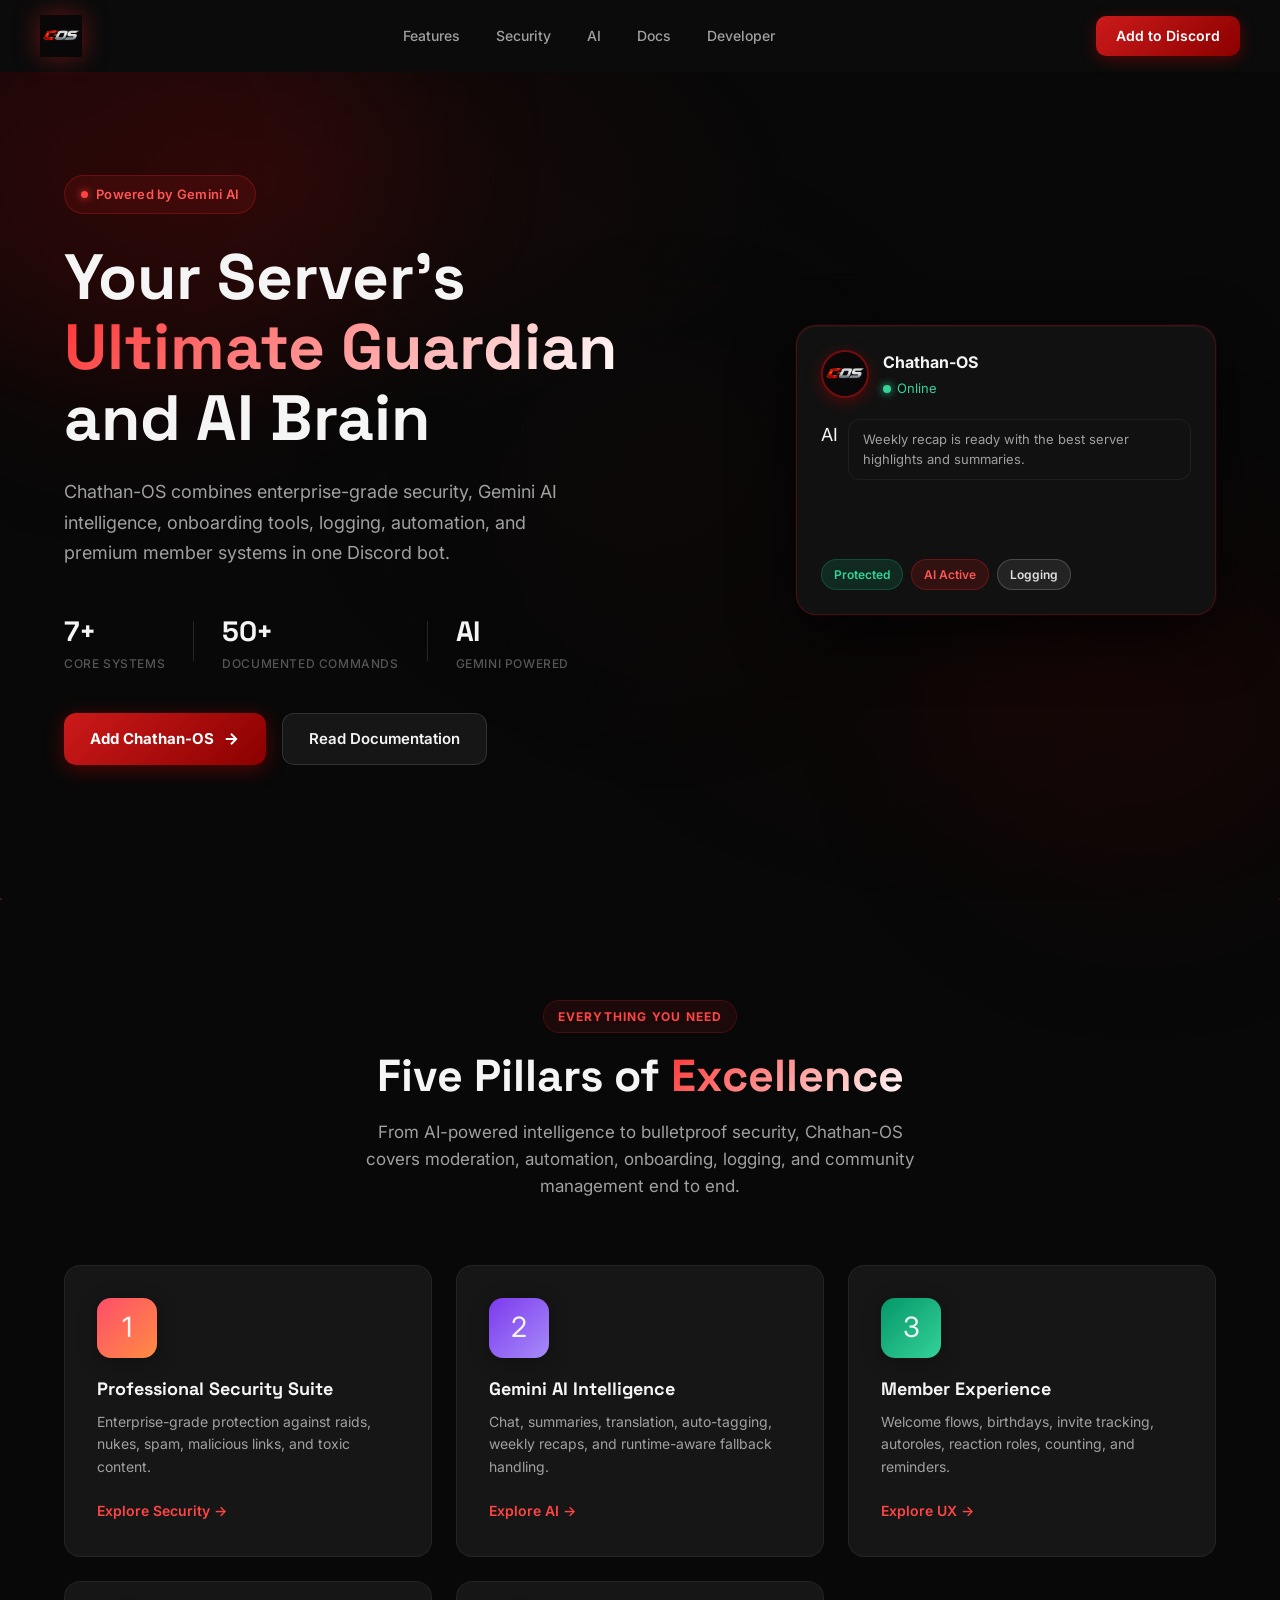
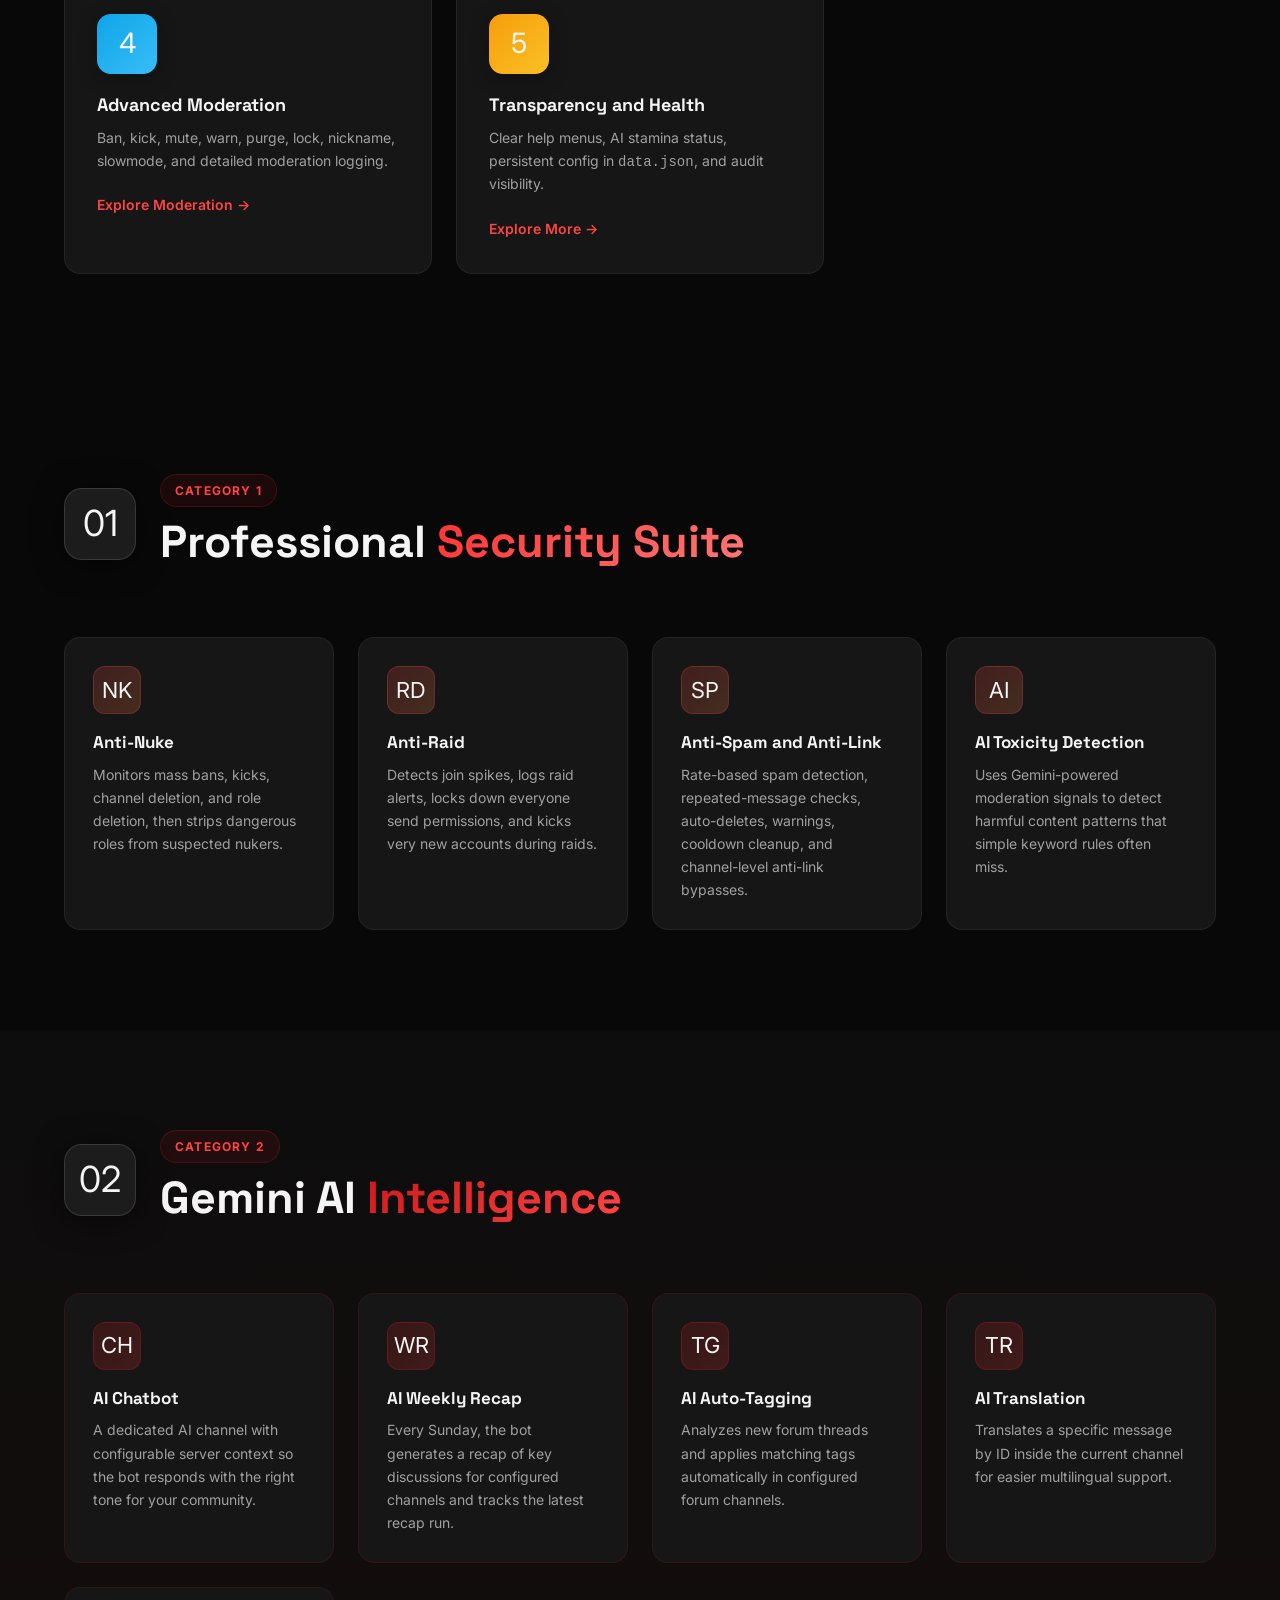
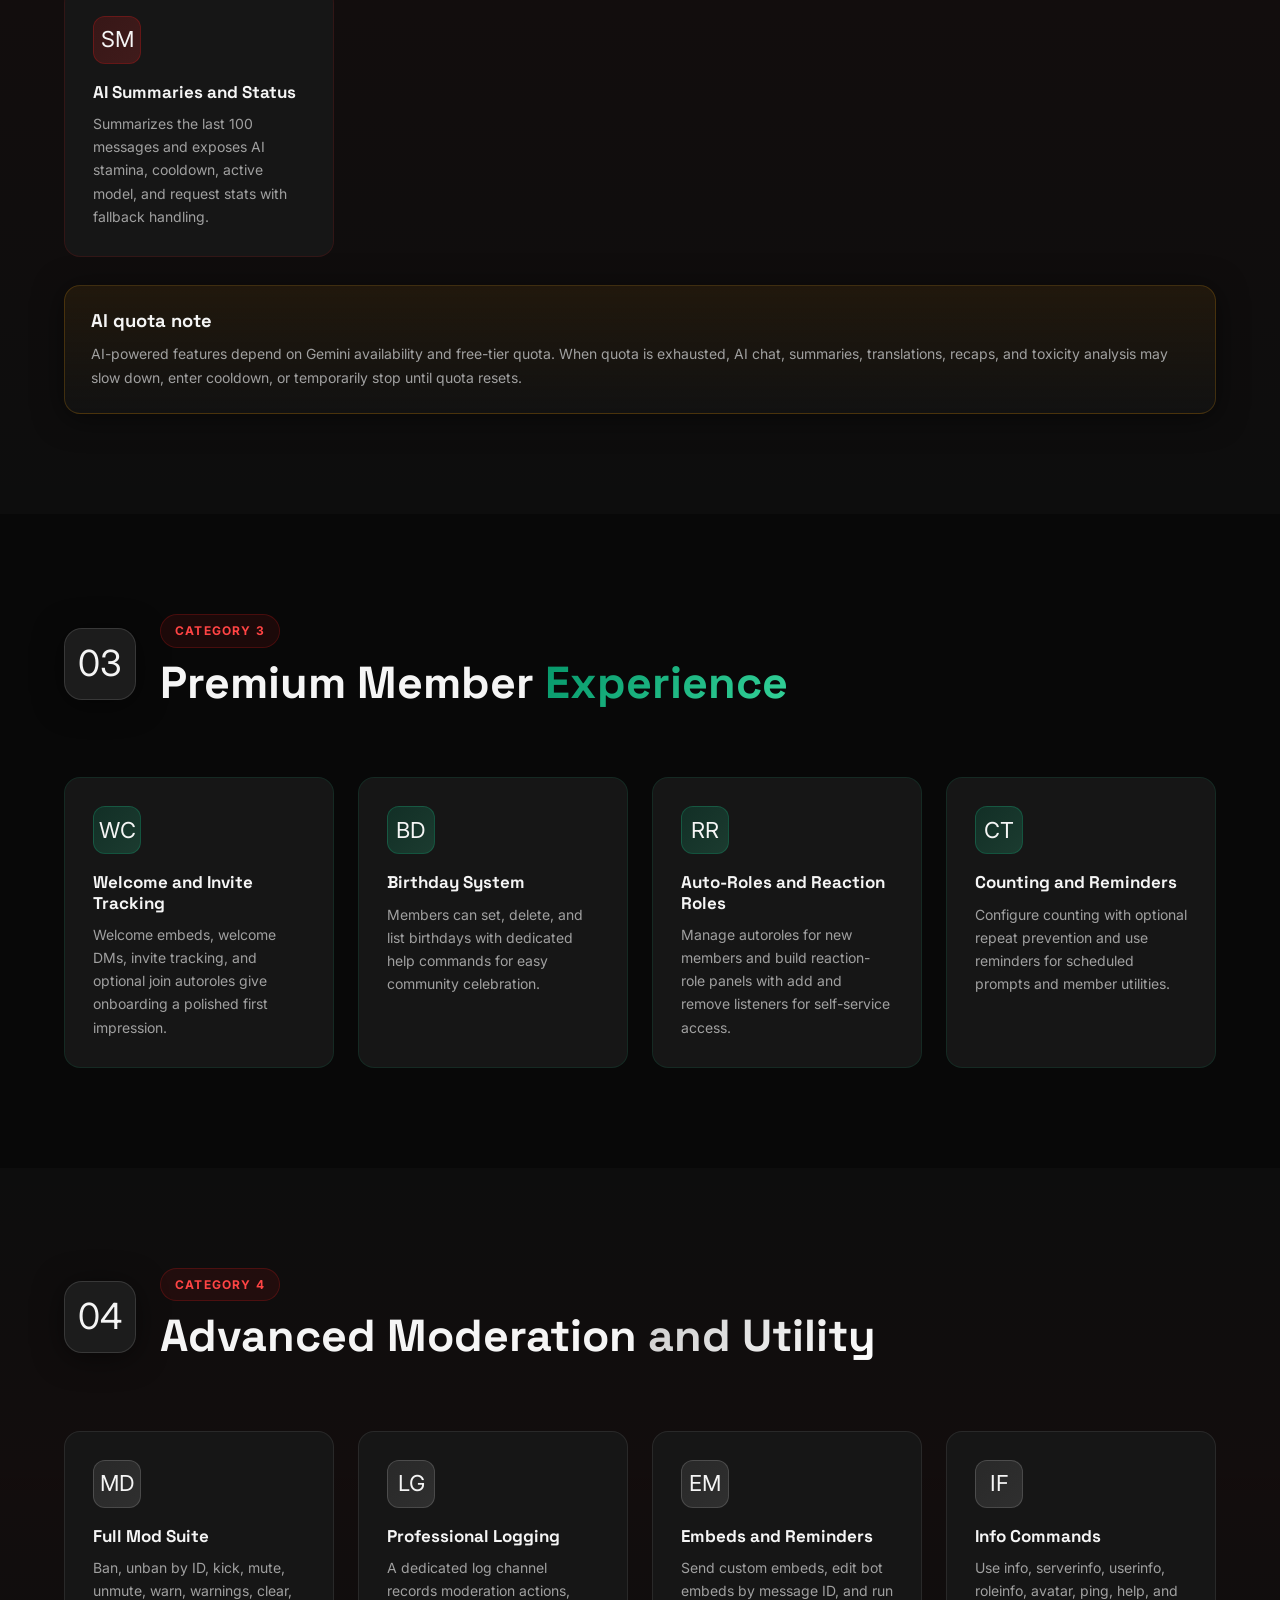
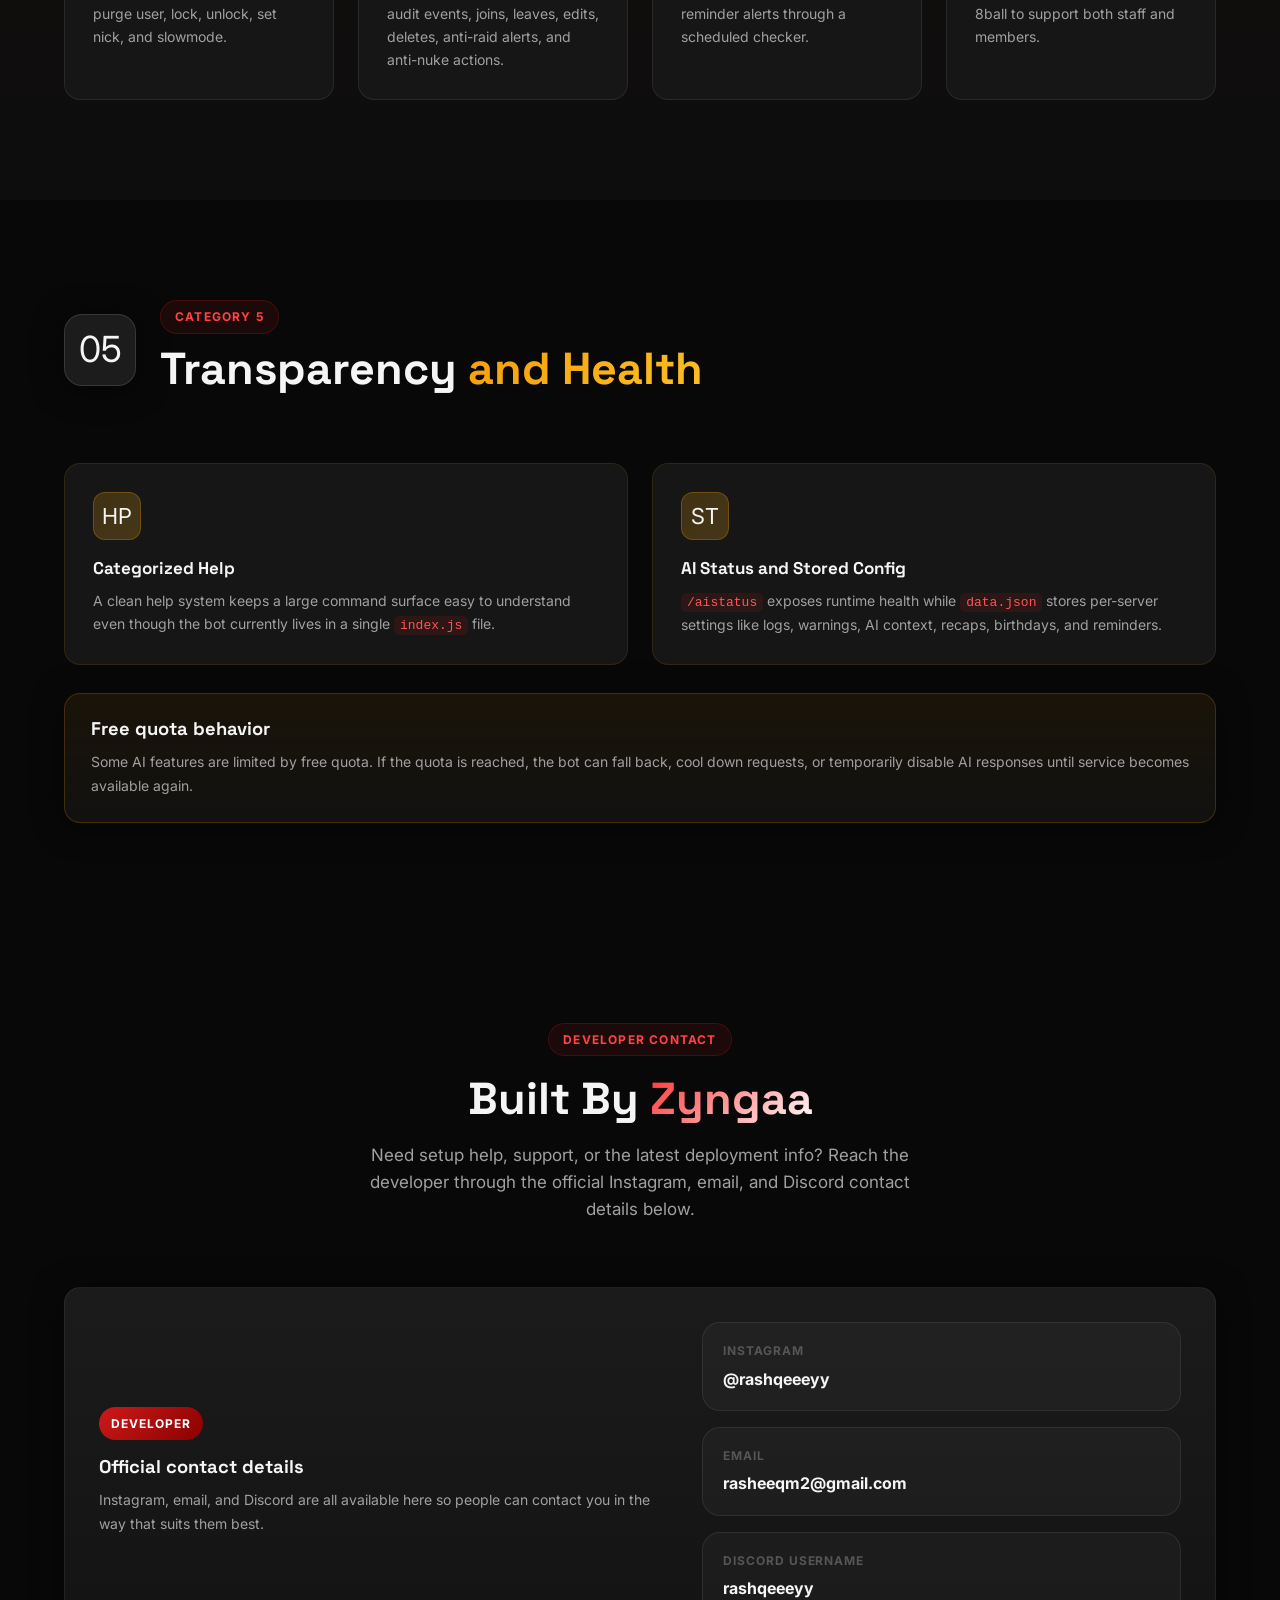
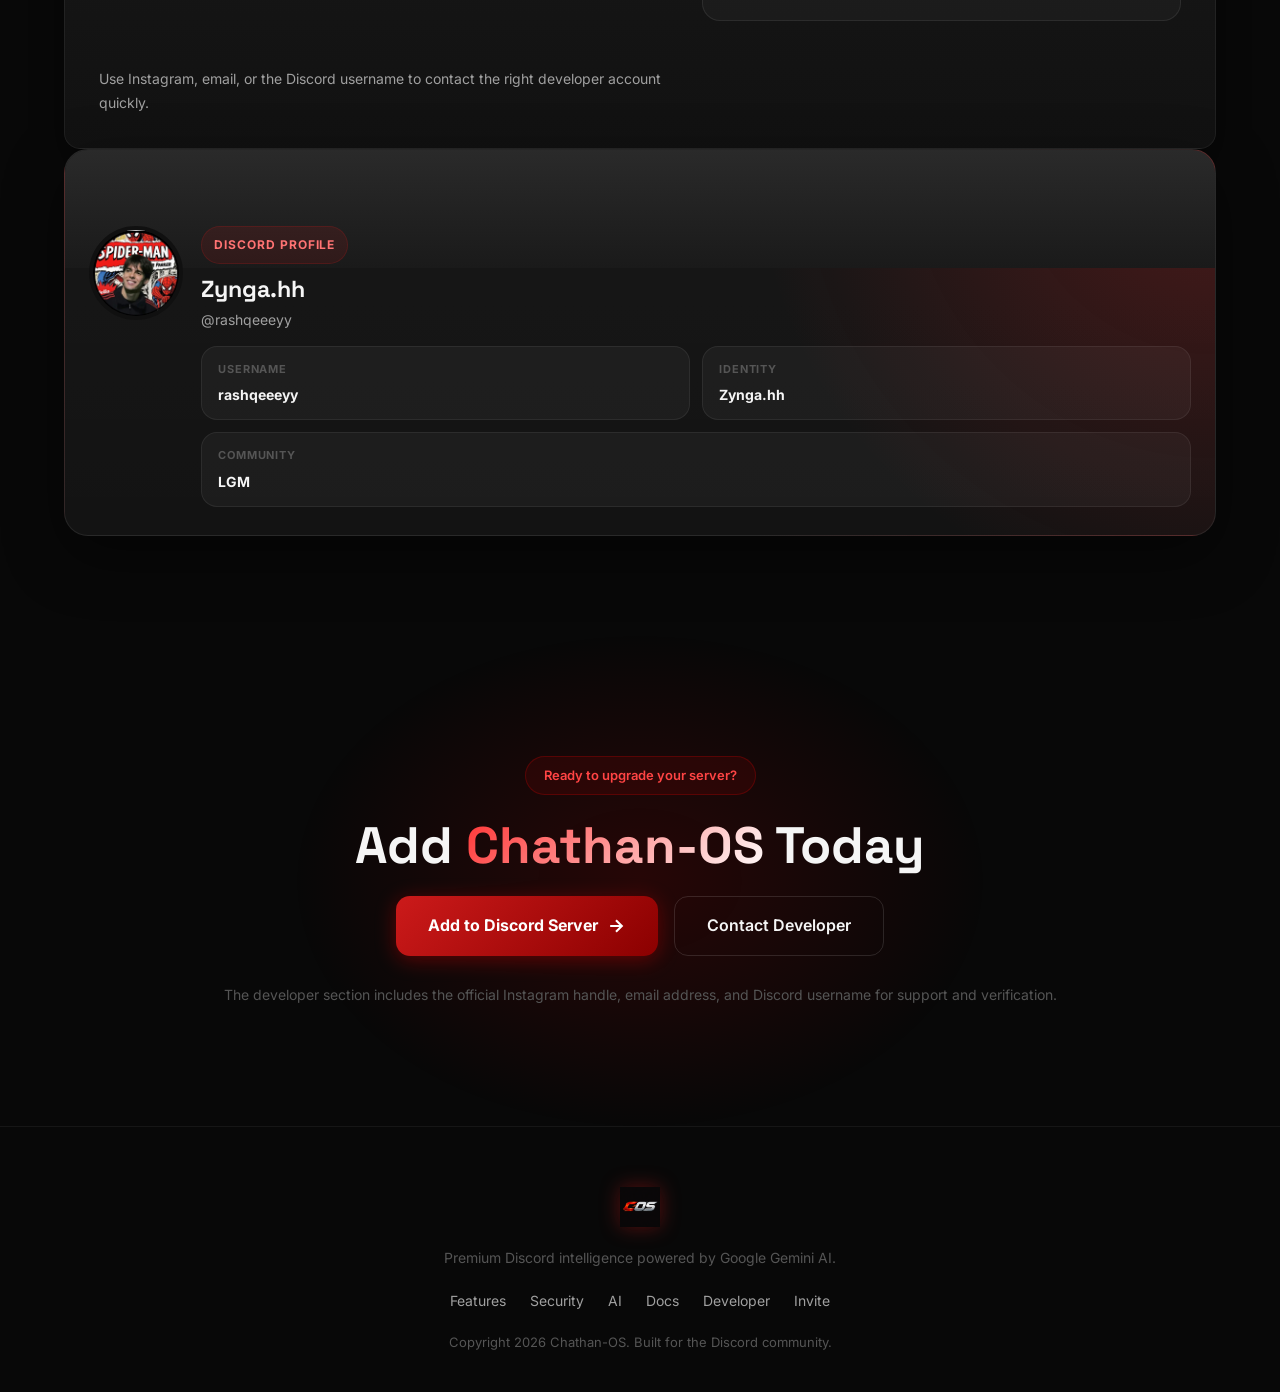
==== commit b7ec5dee: "Update profile avatar source in index.html" ====
--- a/index.html
+++ b/index.html
@@ -382,7 +382,7 @@
           <div class="static-profile-header">
             <img
               class="static-profile-avatar"
-              src="https://cdn.discordapp.com/avatars/1154719545563566100/a020d852dcca30910a434d2d5bf3cce3.png?size=512"
+              src="dp.jpg"
               alt="Discord profile avatar for rashqeeeyy"
             />
             <div class="static-profile-meta">
@@ -452,3 +452,7 @@
   <script src="script.js"></script>
 </body>
 </html>
+
+  <script src="script.js"></script>
+</body>
+</html>
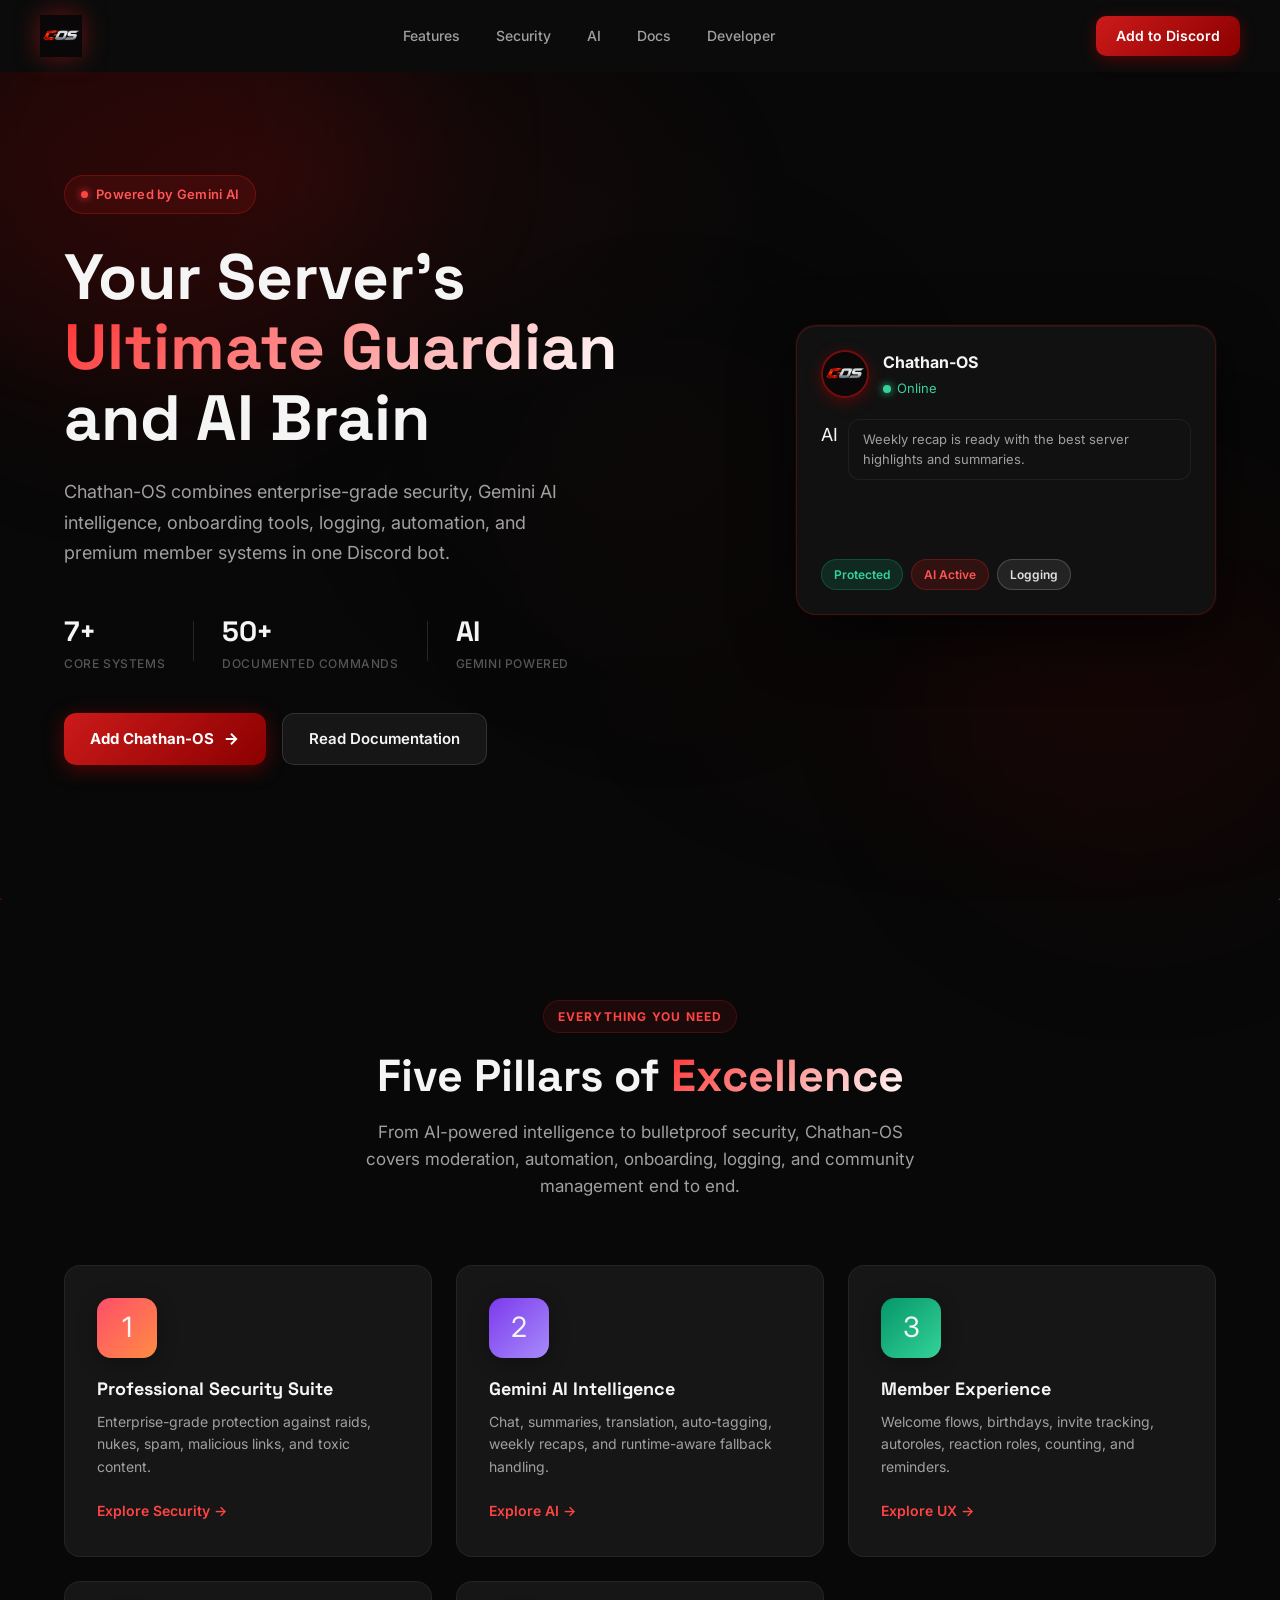
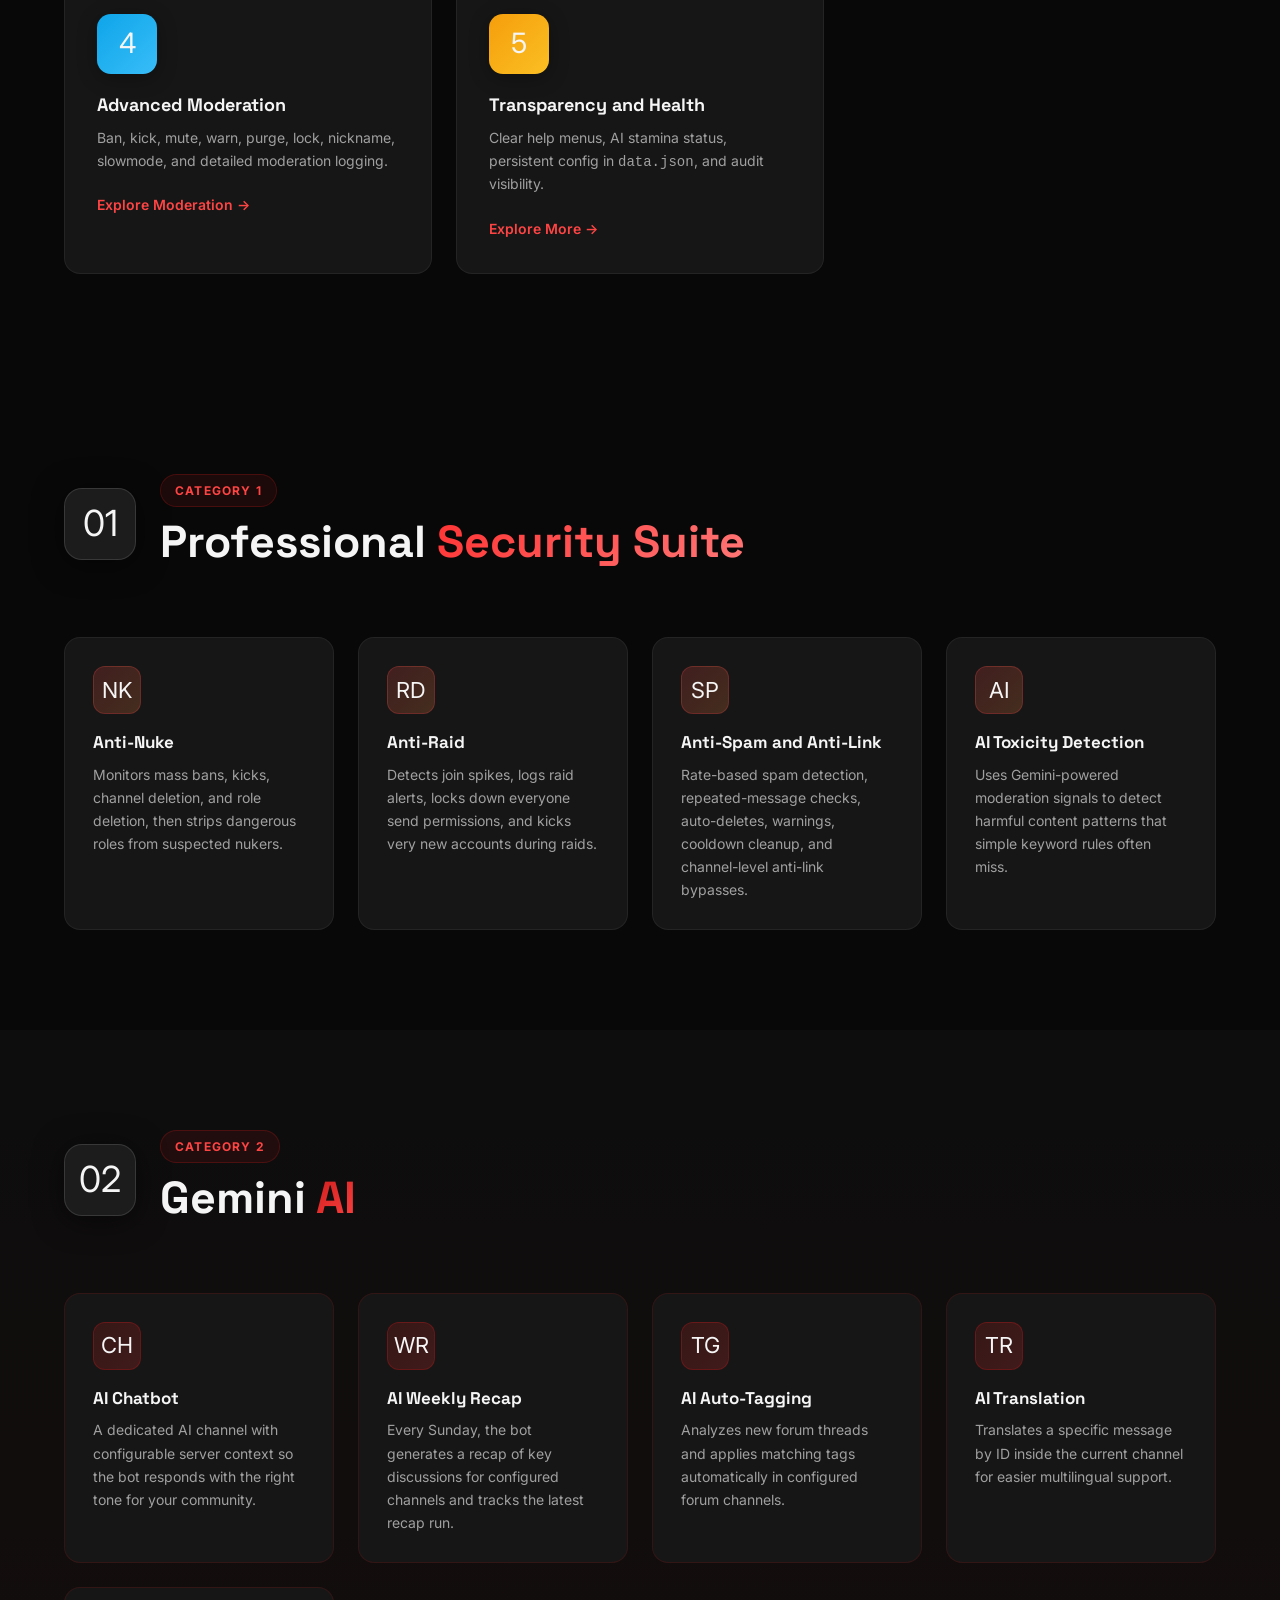
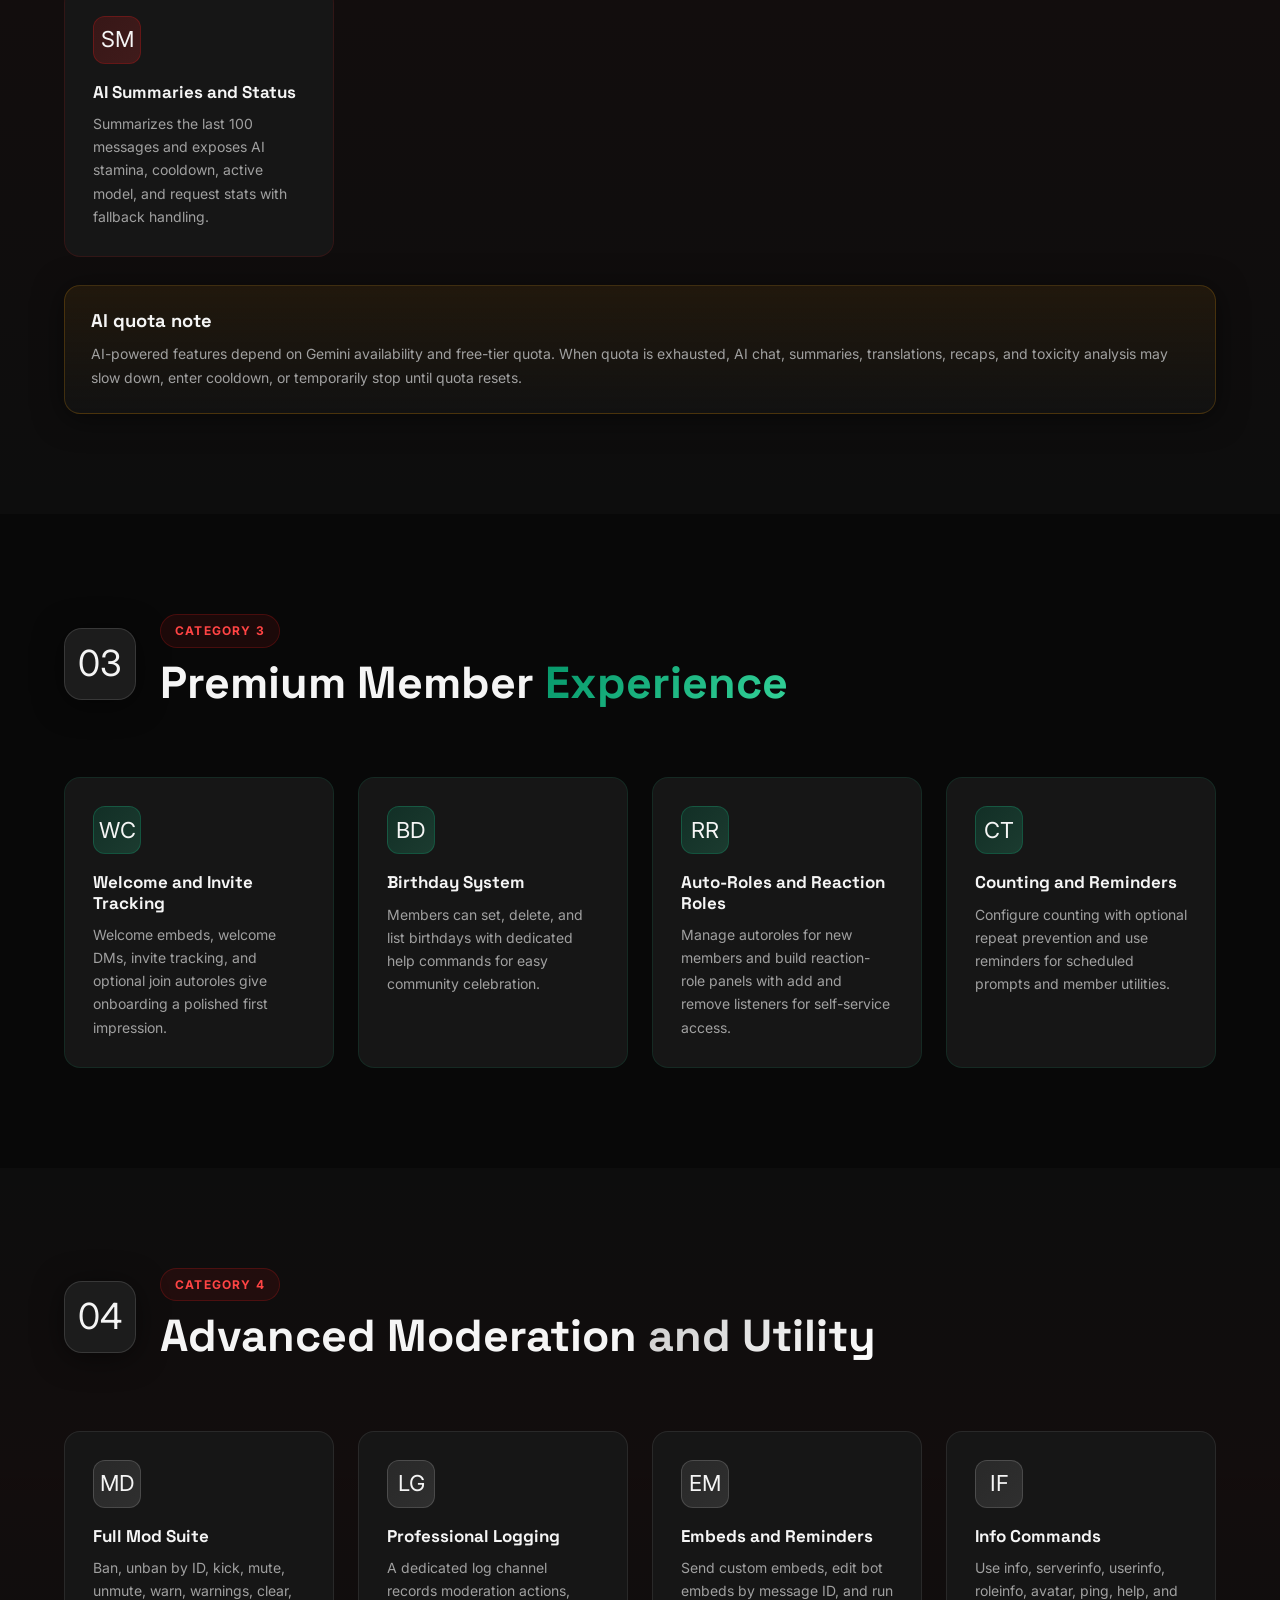
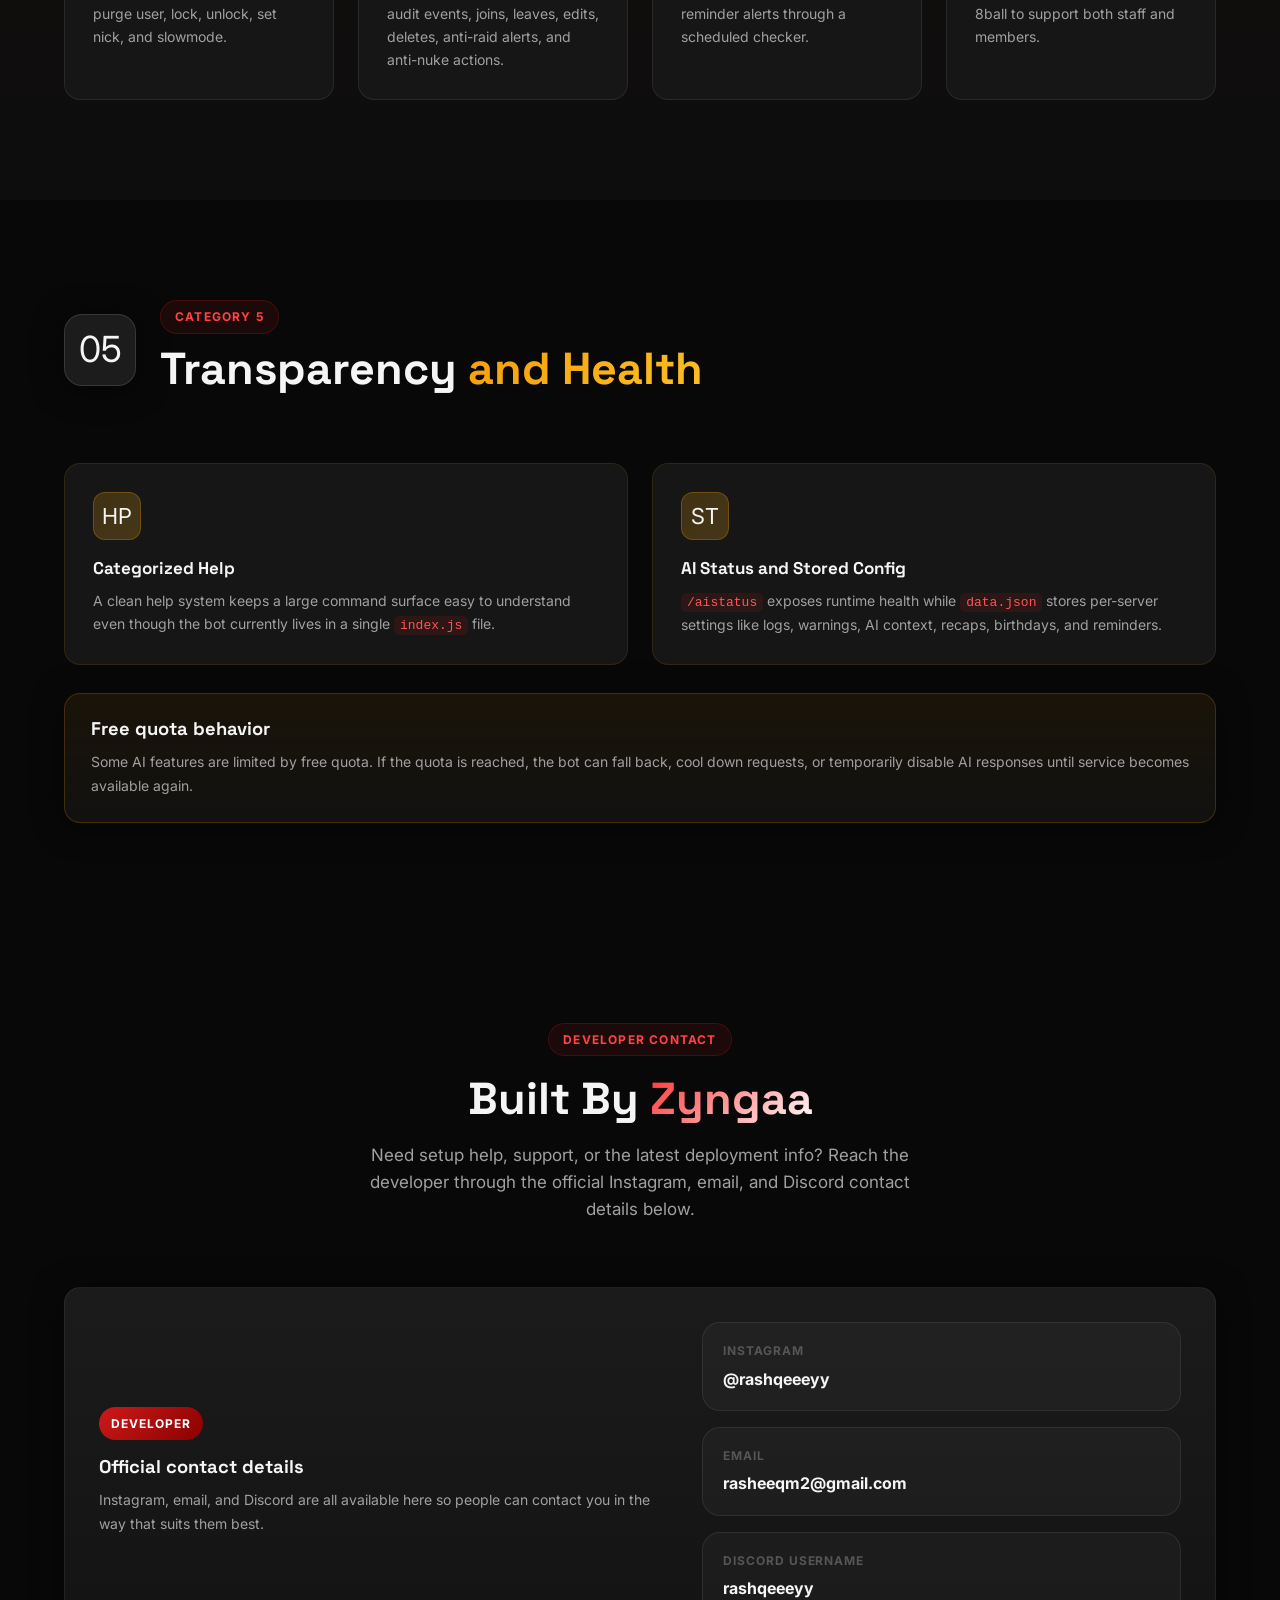
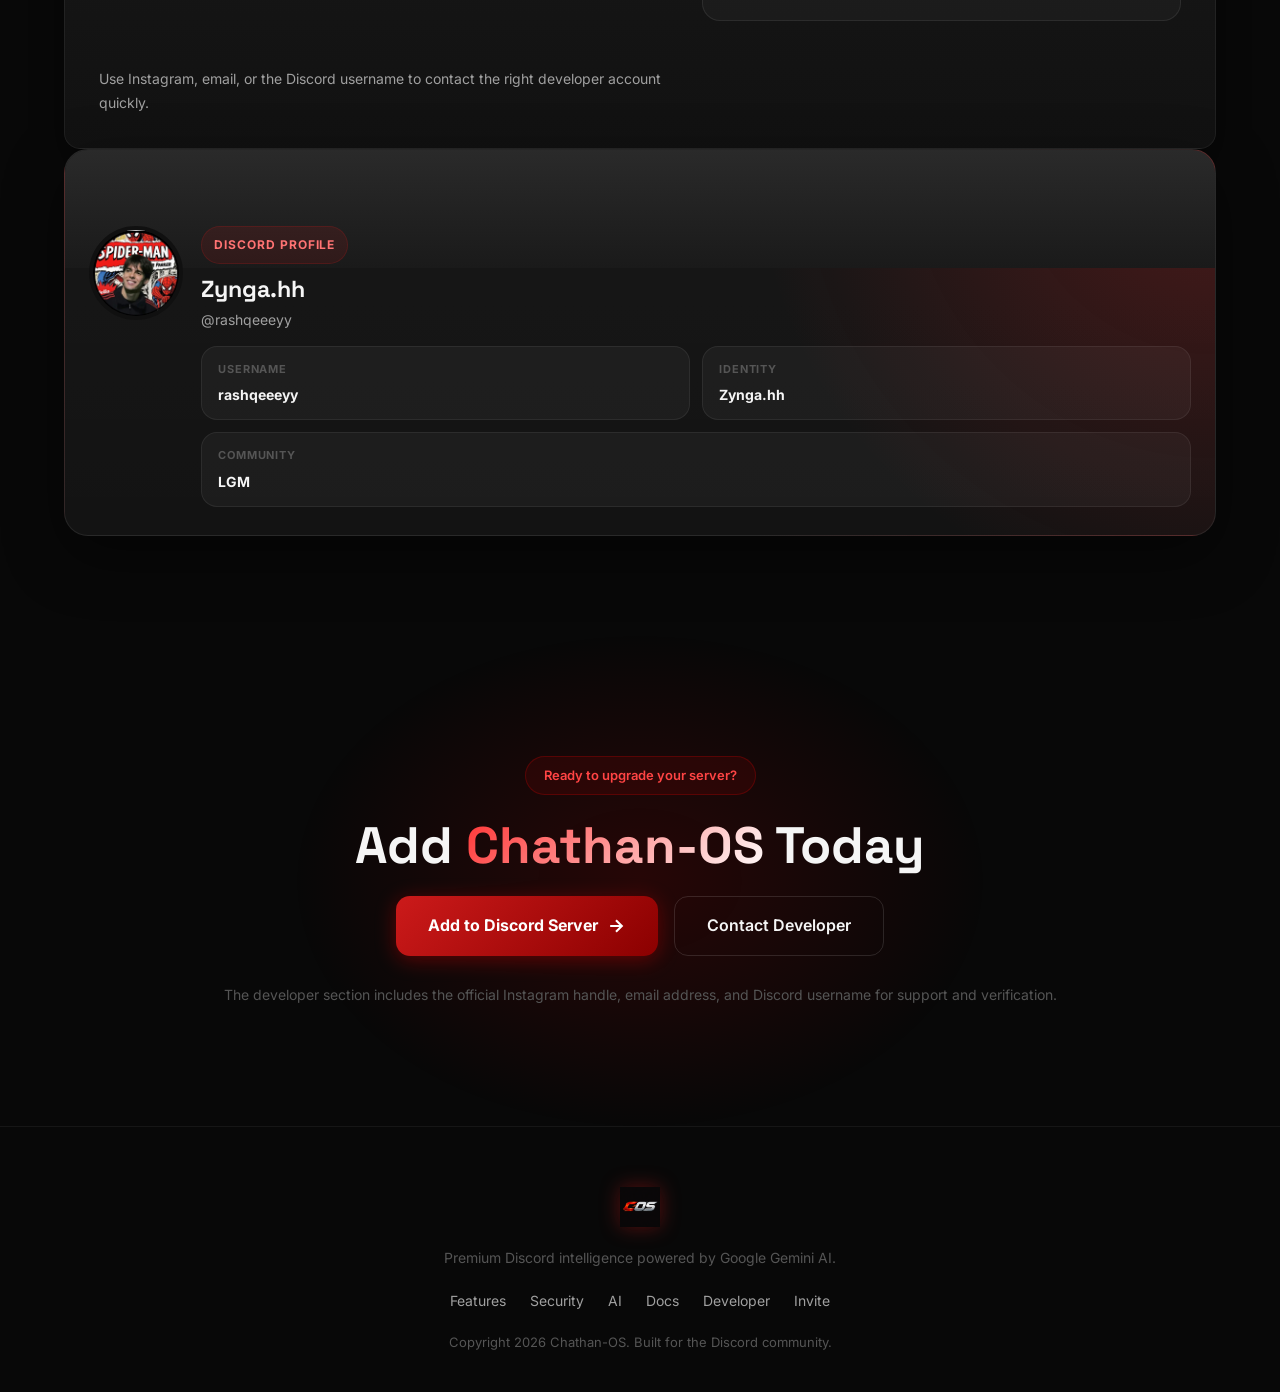
==== commit 5c74dfea: "Update section title and remove duplicate script tag" ====
--- a/index.html
+++ b/index.html
@@ -210,7 +210,7 @@
         <div class="detail-icon">02</div>
         <div>
           <span class="section-tag">Category 2</span>
-          <h2 class="section-title">Gemini AI <span class="gradient-text purple-gradient">Intelligence</span></h2>
+          <h2 class="section-title">Gemini <span class="gradient-text purple-gradient">AI</span></h2>
         </div>
       </div>
       <div class="features-grid">
@@ -452,7 +452,3 @@
   <script src="script.js"></script>
 </body>
 </html>
-
-  <script src="script.js"></script>
-</body>
-</html>
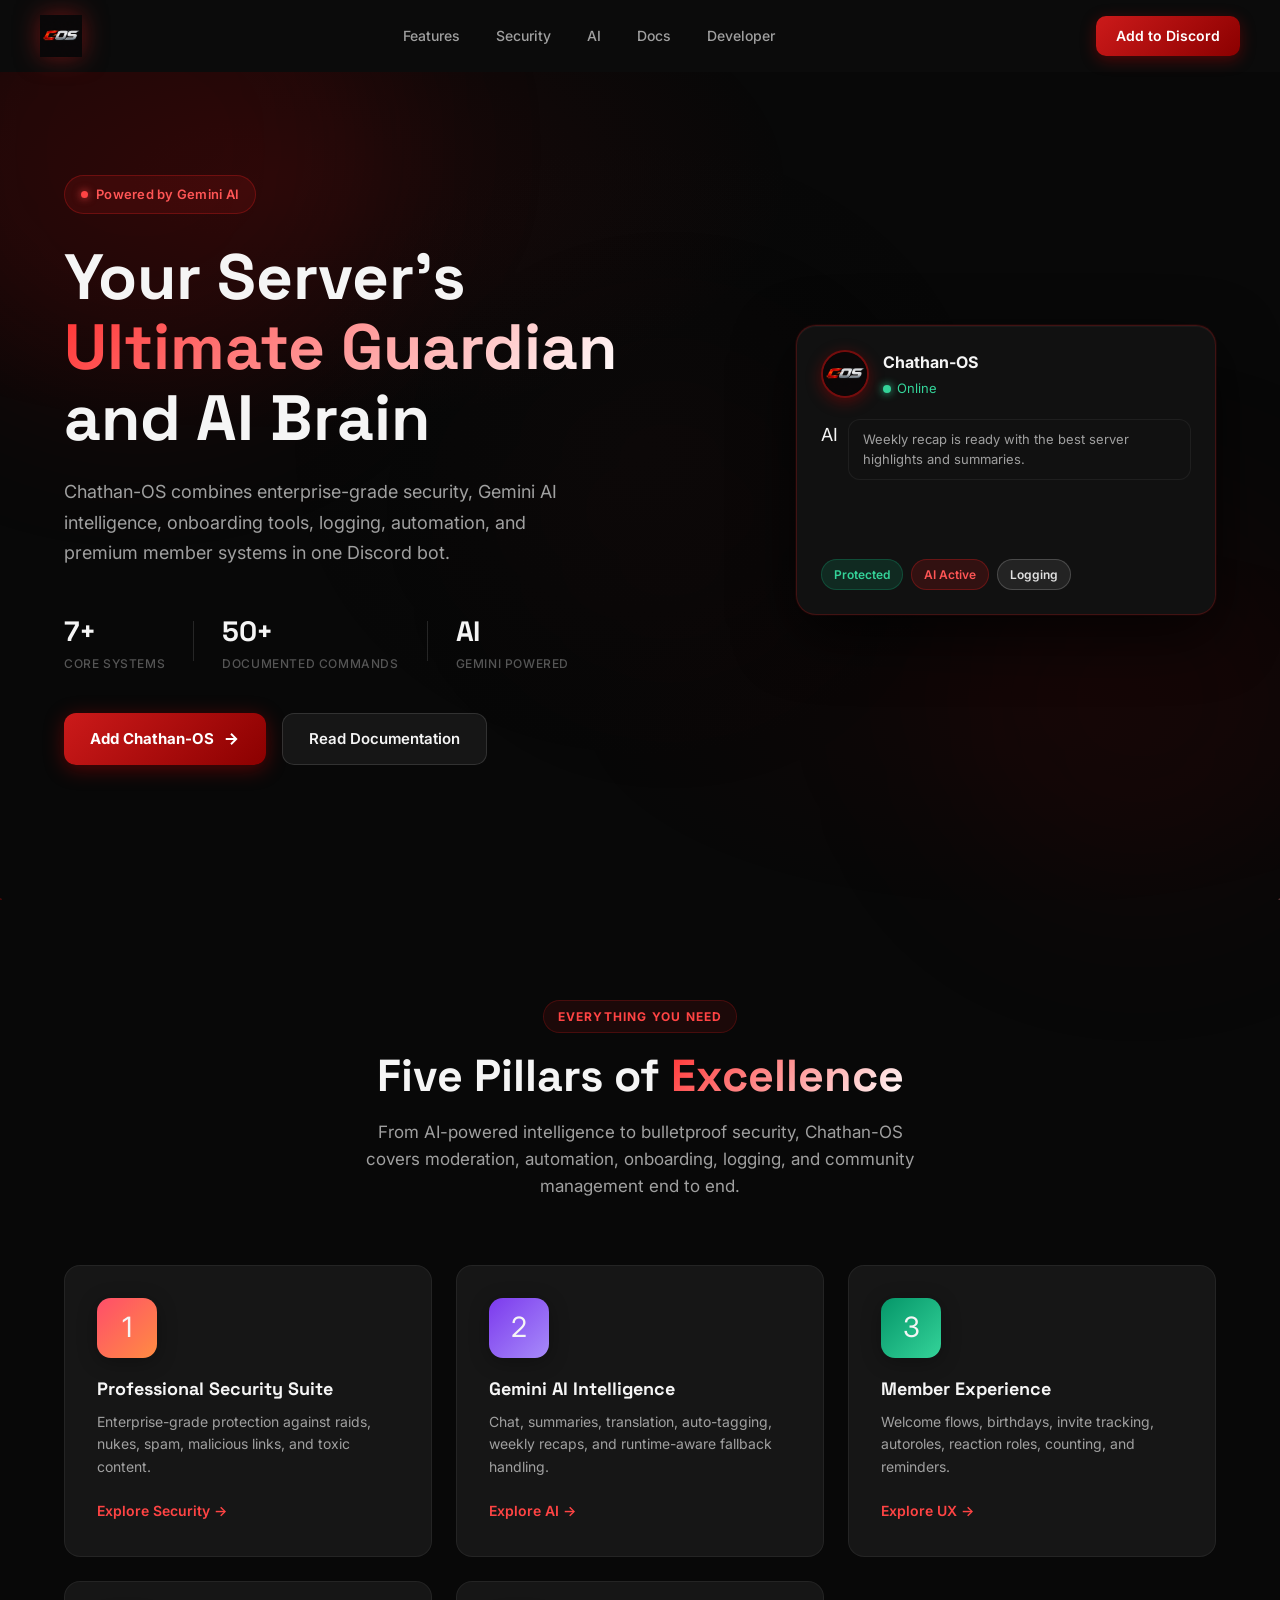
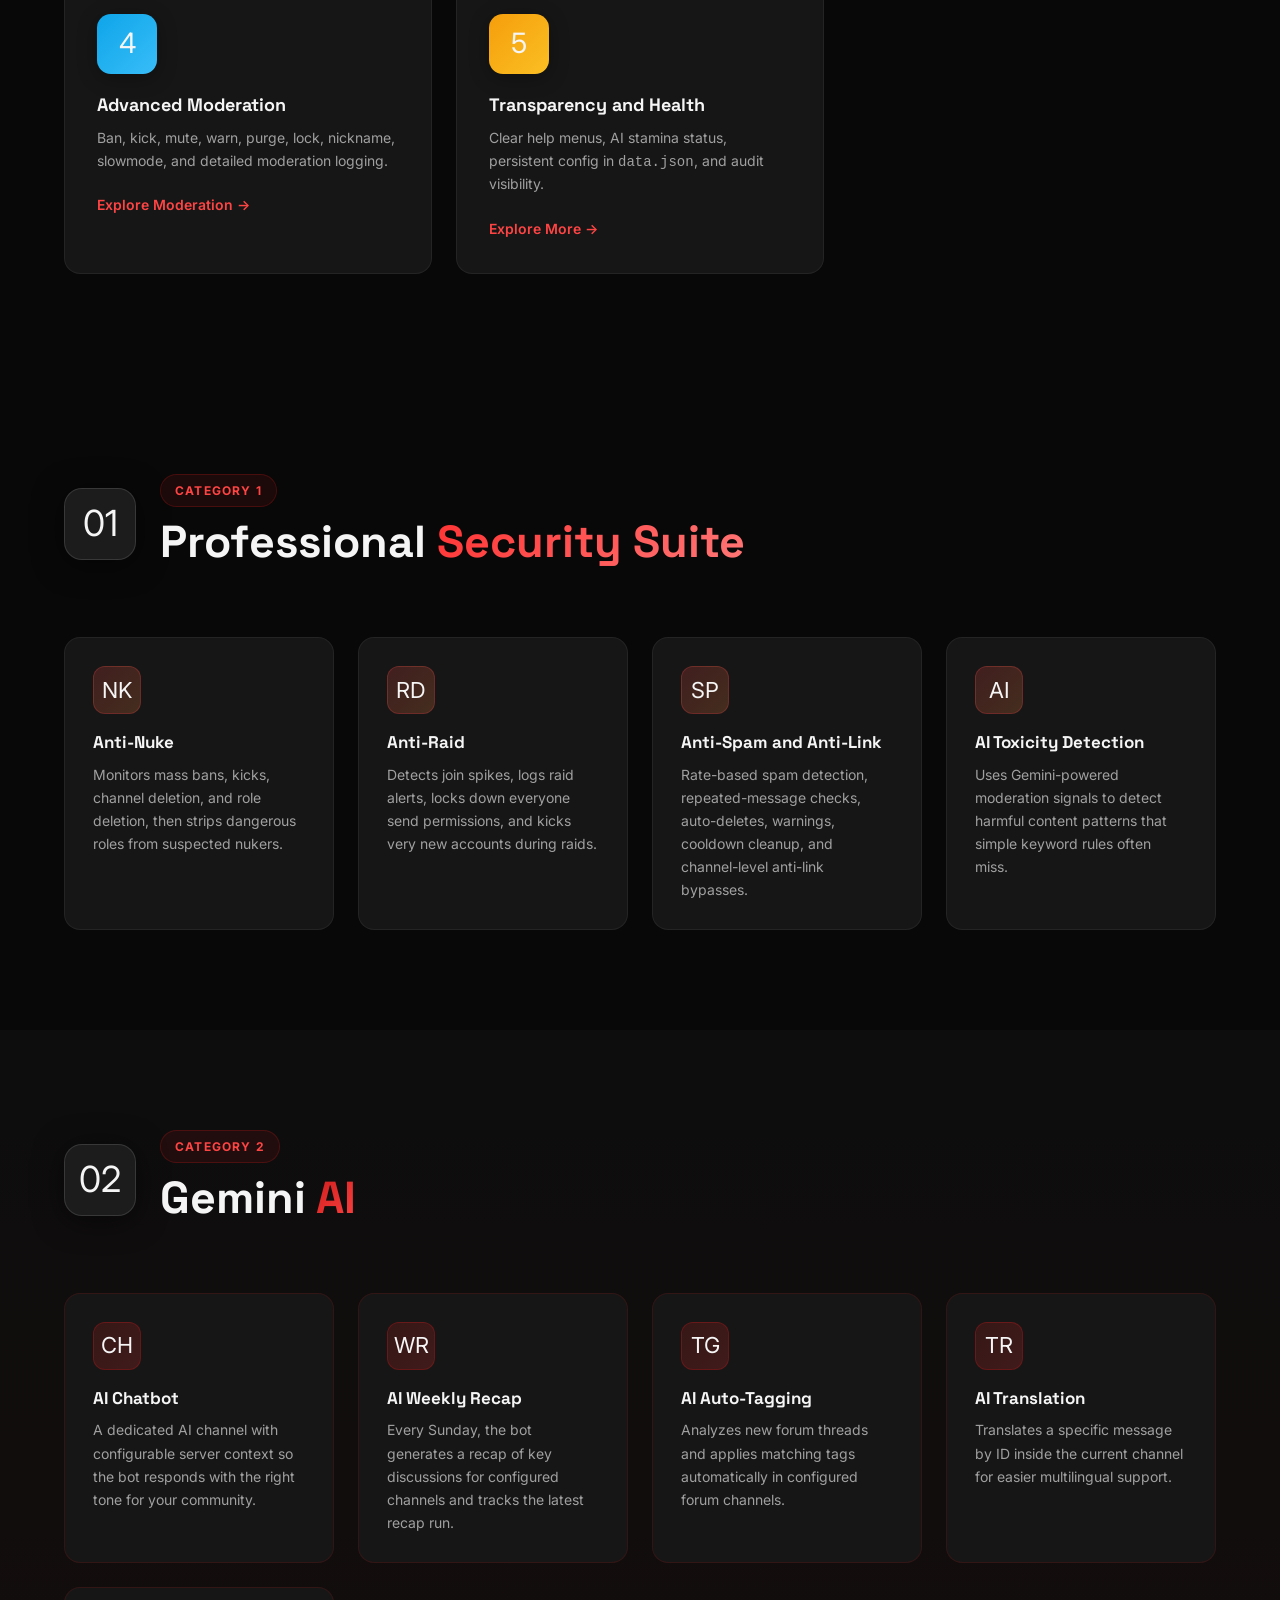
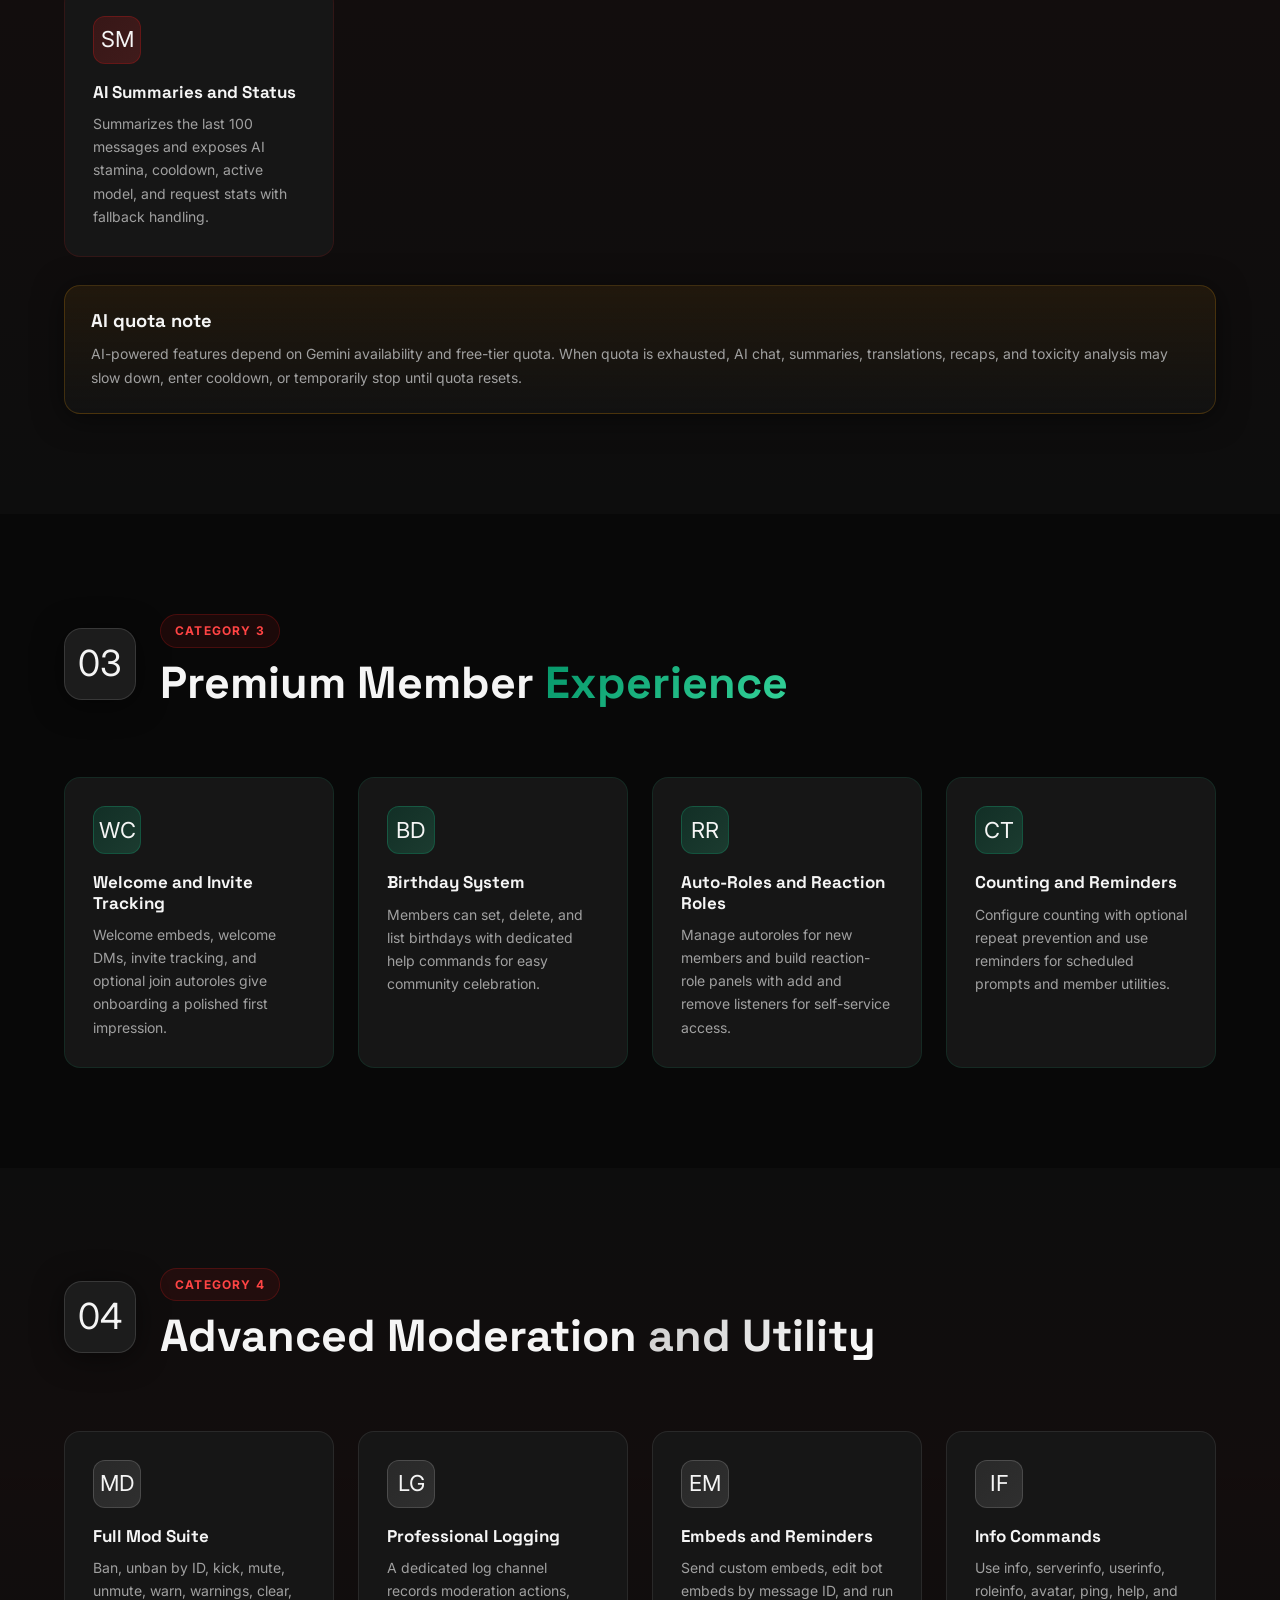
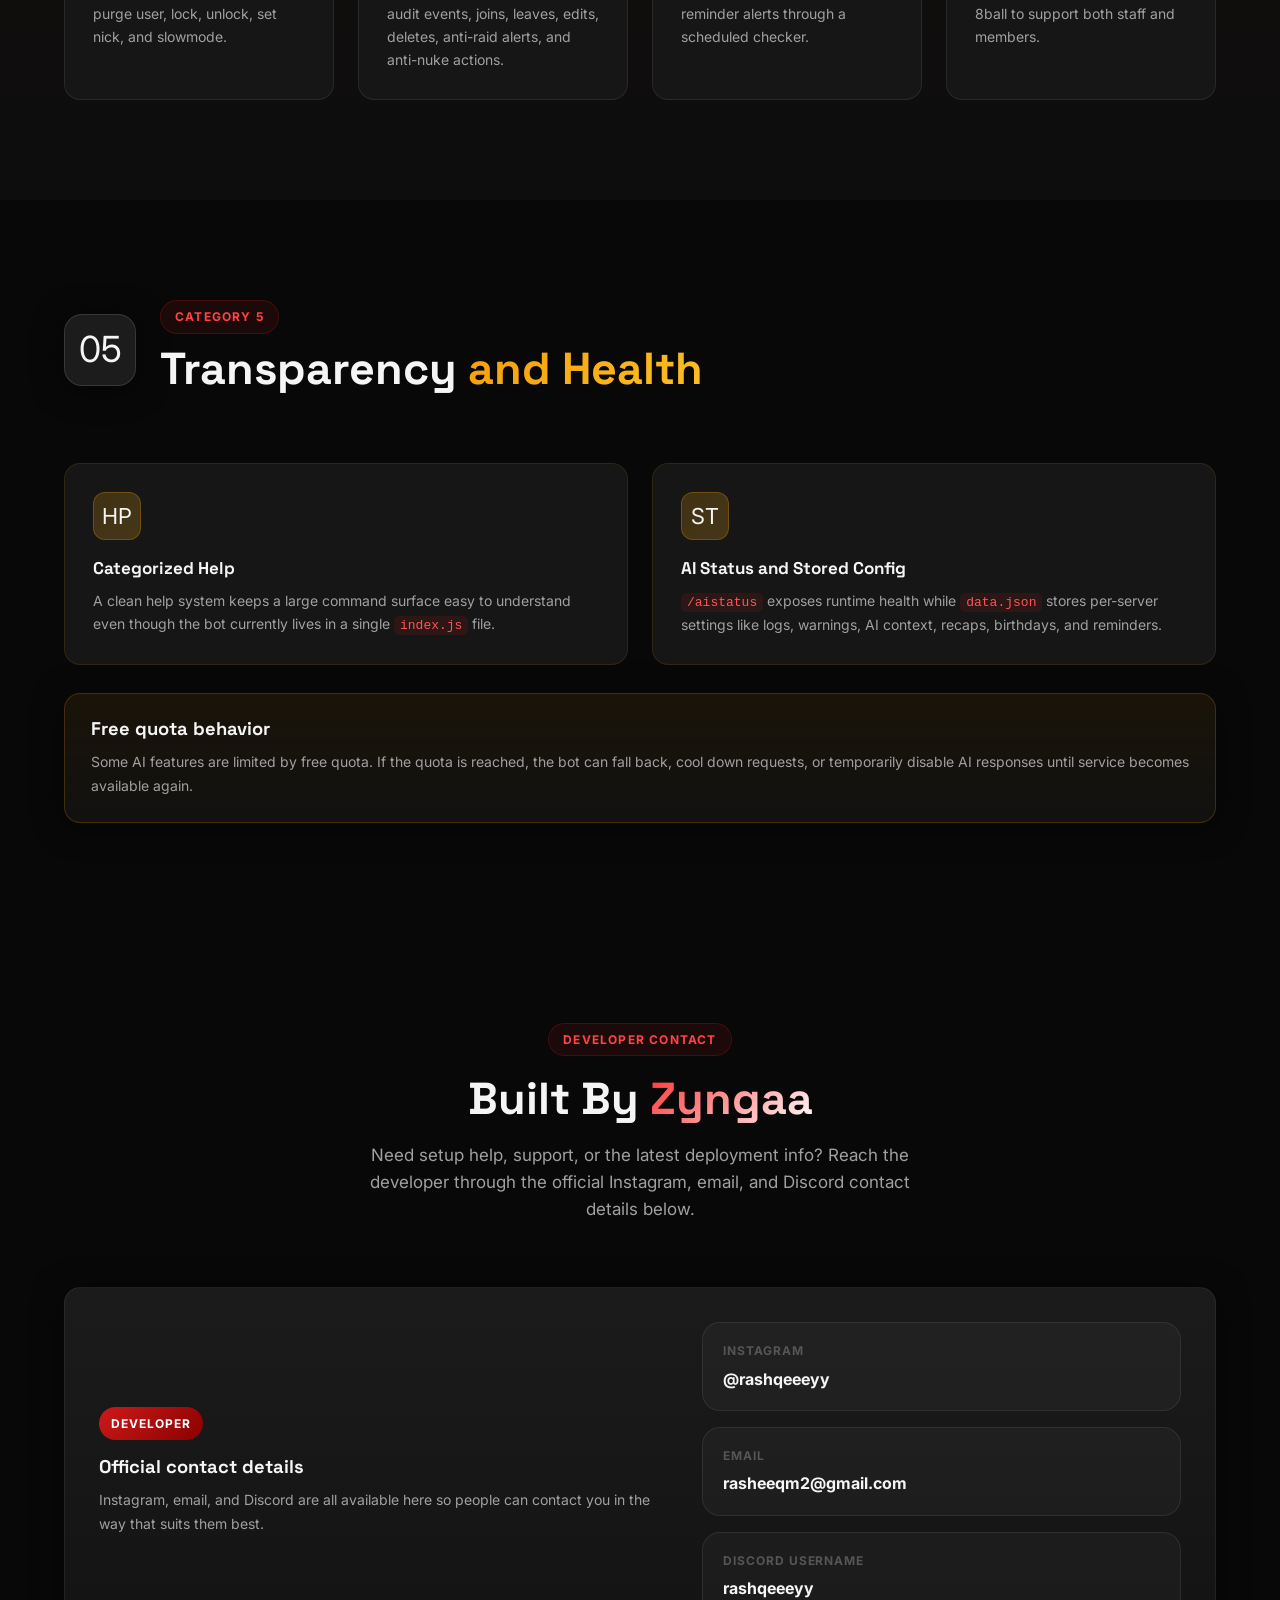
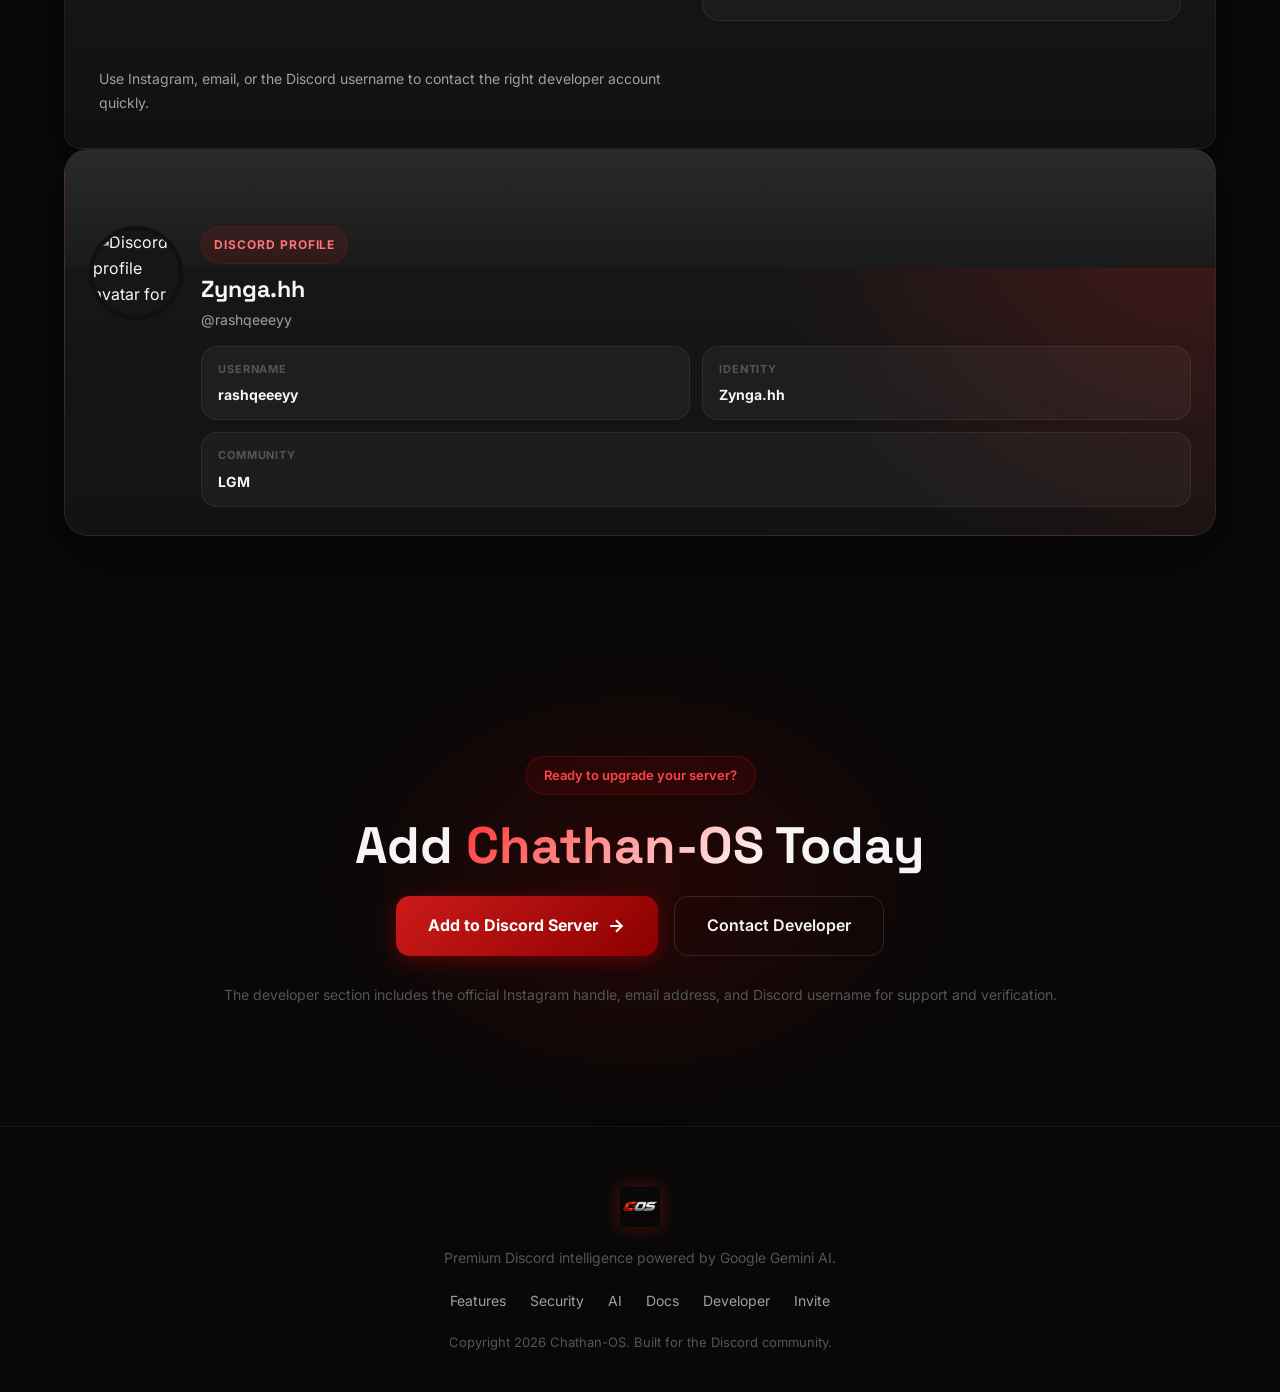
==== commit f6dd0153: "Update profile avatar image source" ====
--- a/index.html
+++ b/index.html
@@ -382,7 +382,7 @@
           <div class="static-profile-header">
             <img
               class="static-profile-avatar"
-              src="dp.jpg"
+              src="dp-new.jpeg"
               alt="Discord profile avatar for rashqeeeyy"
             />
             <div class="static-profile-meta">
